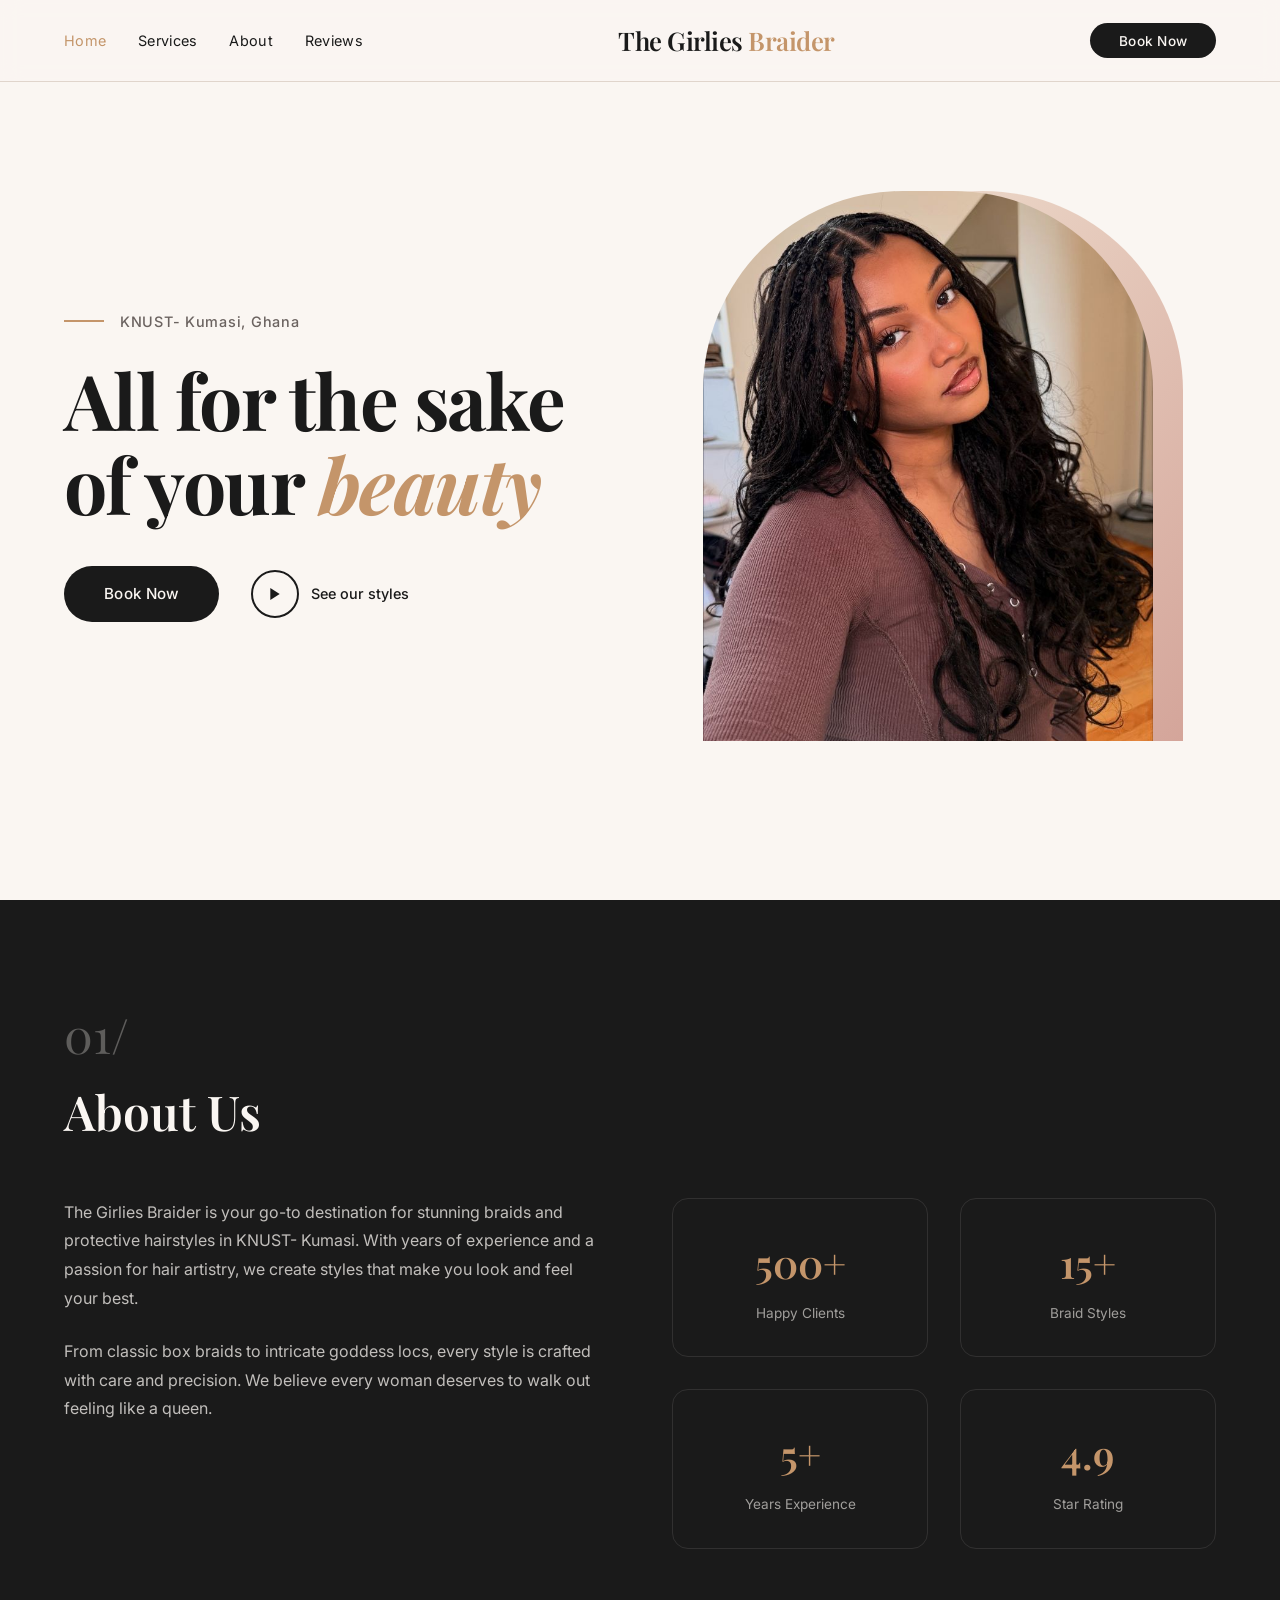
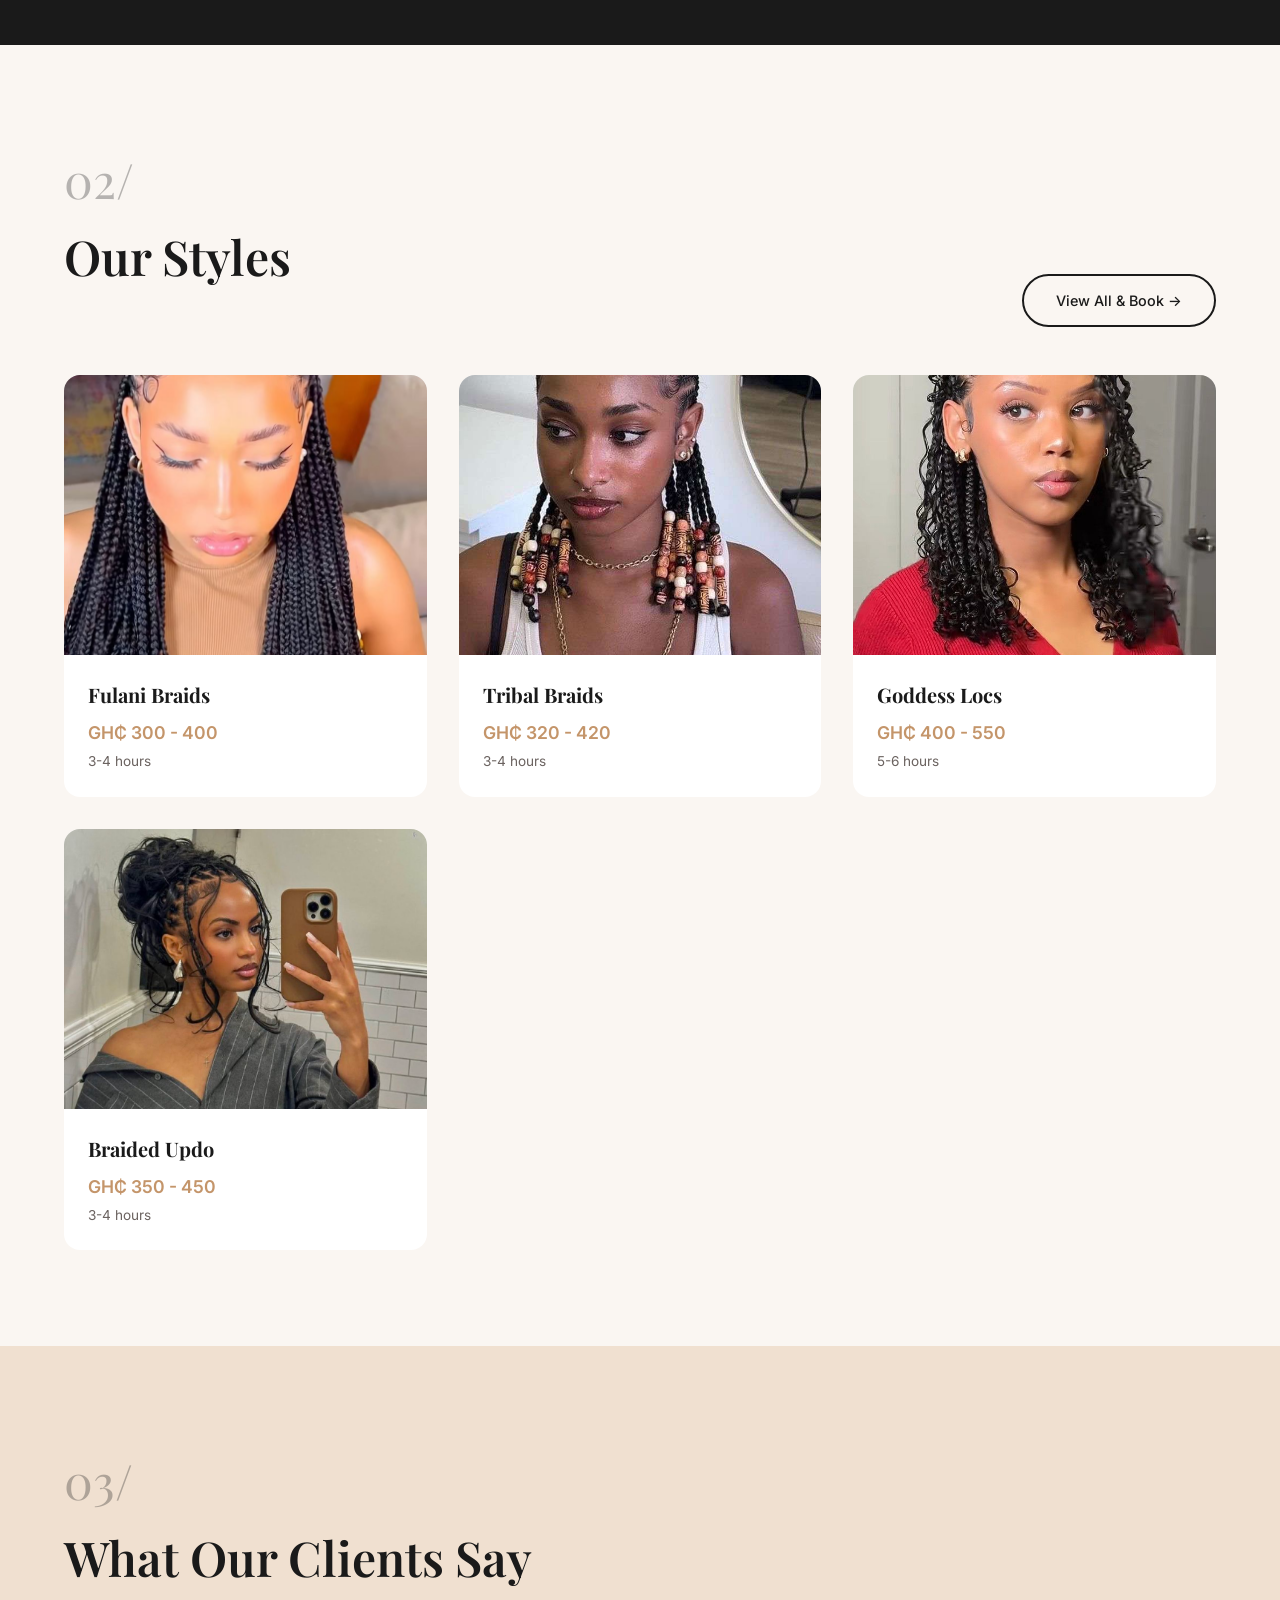
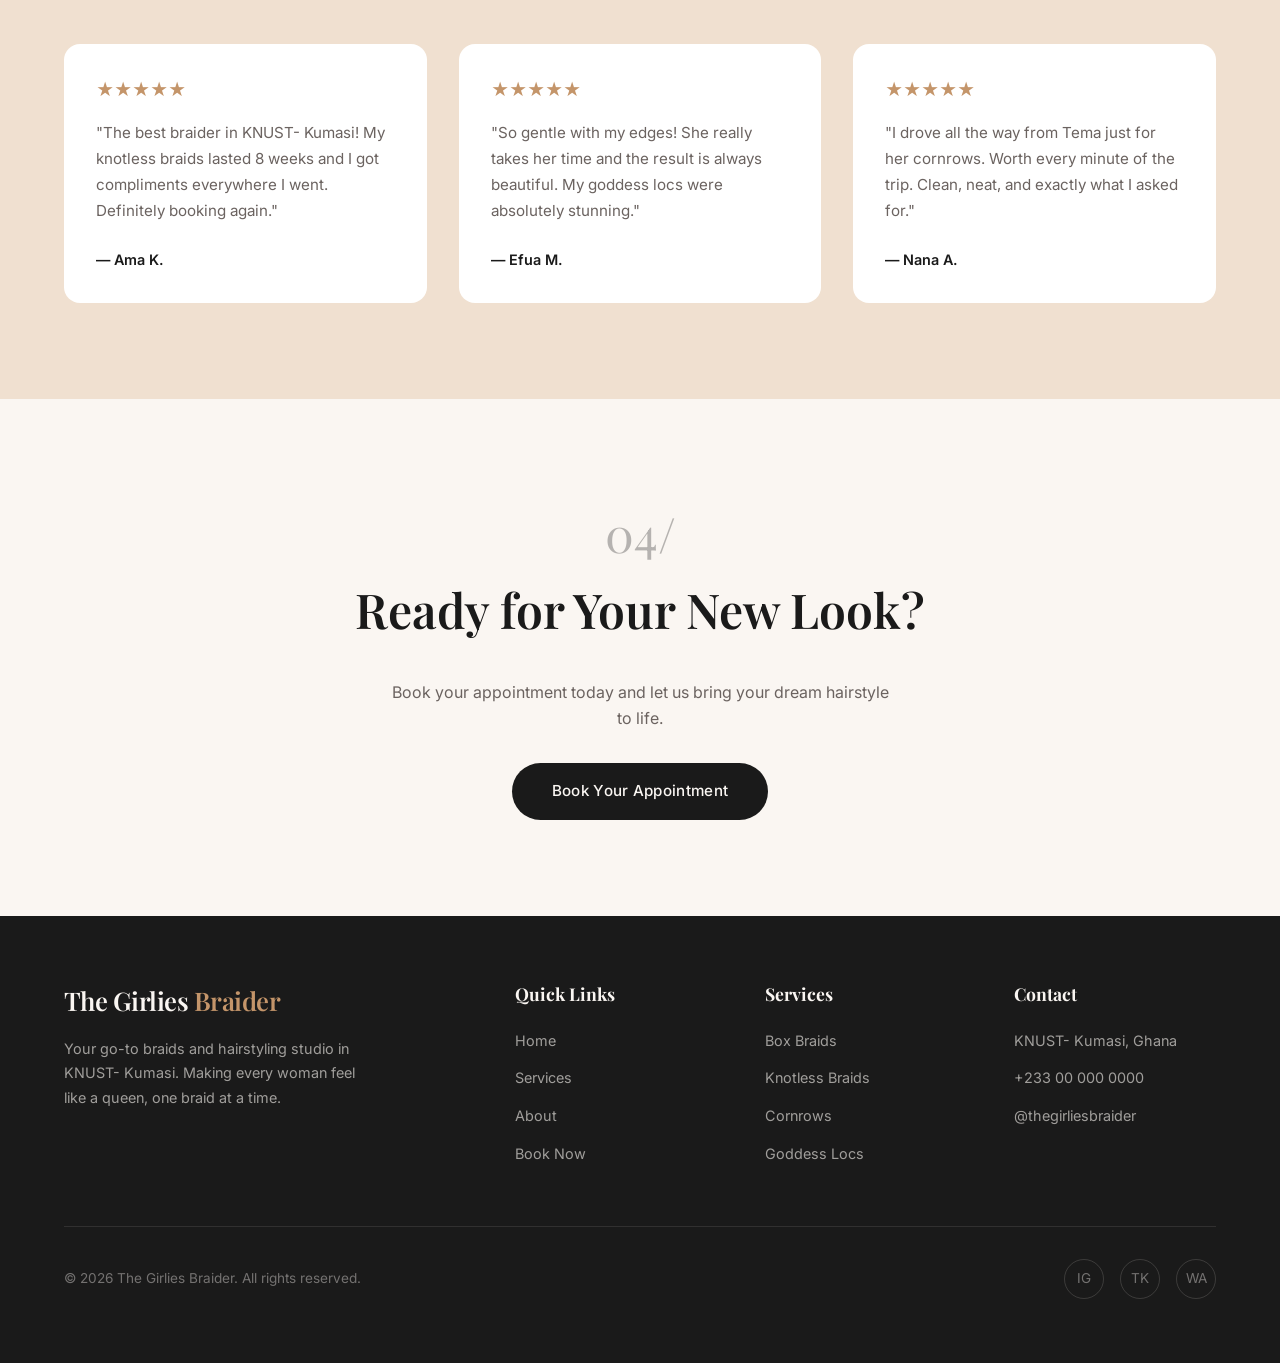
==== index.html @ 3447a0ca "feat: update hairstyle pricing to ranges and add pricing information component to booking page" ====
<!DOCTYPE html>
<html lang="en">
<head>
  <meta charset="UTF-8">
  <meta name="viewport" content="width=device-width, initial-scale=1.0">
  <title>The Girlies Braider | Braids & Hairstyling</title>
  <link rel="stylesheet" href="styles.css">
</head>
<body>

  <!-- Navigation -->
  <nav class="navbar">
    <ul class="nav-links" id="navLinks">
      <li><a href="index.html" class="active">Home</a></li>
      <li><a href="#services">Services</a></li>
      <li><a href="#about">About</a></li>
      <li><a href="#testimonials">Reviews</a></li>
    </ul>

    <a href="index.html" class="nav-logo">The Girlies <span>Braider</span></a>

    <div class="nav-cta">
      <a href="booking.html" class="btn-book">Book Now</a>
    </div>

    <button class="mobile-menu-btn" onclick="toggleMenu()" aria-label="Toggle menu">
      <span></span>
      <span></span>
      <span></span>
    </button>
  </nav>

  <!-- Hero Section -->
  <section class="hero">
    <div class="hero-content">
      <div class="hero-location fade-in-up">KNUST- Kumasi, Ghana</div>
      <h1 class="hero-title fade-in-up fade-in-up-delay-1">
        All for the sake of your <span class="accent">beauty</span>
      </h1>
      <div class="hero-actions fade-in-up fade-in-up-delay-2">
        <a href="booking.html" class="btn-primary">Book Now</a>
        <a href="#services" class="btn-secondary">
          <span class="play-icon">
            <svg width="16" height="16" viewBox="0 0 24 24" fill="currentColor"><polygon points="5,3 19,12 5,21"/></svg>
          </span>
          See our styles
        </a>
      </div>
    </div>

    <div class="hero-image fade-in-up fade-in-up-delay-3">
      <div class="hero-image-wrapper">
        <div class="hero-arch"></div>
        <img src="public/main.jpg" alt="Beautiful braided hairstyle" class="hero-photo">
      </div>
    </div>
  </section>

  <!-- About Section -->
  <section class="about" id="about">
    <div>
      <span class="section-number">01/</span>
      <h2 class="section-title">About Us</h2>
    </div>
    <div class="about-grid">
      <div class="about-text">
        <p>
          The Girlies Braider is your go-to destination for stunning braids and
          protective hairstyles in KNUST- Kumasi. With years of experience and a passion
          for hair artistry, we create styles that make you look and feel your best.
        </p>
        <p>
          From classic box braids to intricate goddess locs, every style is crafted with
          care and precision. We believe every woman deserves to walk out feeling like a queen.
        </p>
      </div>
      <div class="about-stats">
        <div class="stat-item">
          <div class="stat-number">500+</div>
          <div class="stat-label">Happy Clients</div>
        </div>
        <div class="stat-item">
          <div class="stat-number">15+</div>
          <div class="stat-label">Braid Styles</div>
        </div>
        <div class="stat-item">
          <div class="stat-number">5+</div>
          <div class="stat-label">Years Experience</div>
        </div>
        <div class="stat-item">
          <div class="stat-number">4.9</div>
          <div class="stat-label">Star Rating</div>
        </div>
      </div>
    </div>
  </section>

  <!-- Services Preview -->
  <section class="services-preview" id="services">
    <div class="services-header">
      <div>
        <span class="section-number">02/</span>
        <h2 class="section-title">Our Styles</h2>
      </div>
      <a href="booking.html" class="btn-outline">View All & Book →</a>
    </div>
    <div class="services-grid">
      <div class="service-card" onclick="location.href='booking.html'">
        <div class="service-card-image">
          <img src="public/b1.jpg" alt="Fulani Braids" class="service-card-img">
        </div>
        <div class="service-card-body">
          <h3>Fulani Braids</h3>
          <div class="price">GH₵ 300 - 400</div>
          <div class="duration">3-4 hours</div>
        </div>
      </div>
      <div class="service-card" onclick="location.href='booking.html'">
        <div class="service-card-image">
          <img src="public/b2.jpg" alt="Tribal Braids" class="service-card-img">
        </div>
        <div class="service-card-body">
          <h3>Tribal Braids</h3>
          <div class="price">GH₵ 320 - 420</div>
          <div class="duration">3-4 hours</div>
        </div>
      </div>
      <div class="service-card" onclick="location.href='booking.html'">
        <div class="service-card-image">
          <img src="public/b3.jpg" alt="Goddess Locs" class="service-card-img">
        </div>
        <div class="service-card-body">
          <h3>Goddess Locs</h3>
          <div class="price">GH₵ 400 - 550</div>
          <div class="duration">5-6 hours</div>
        </div>
      </div>
      <div class="service-card" onclick="location.href='booking.html'">
        <div class="service-card-image">
          <img src="public/b4.jpg" alt="Braided Updo" class="service-card-img">
        </div>
        <div class="service-card-body">
          <h3>Braided Updo</h3>
          <div class="price">GH₵ 350 - 450</div>
          <div class="duration">3-4 hours</div>
        </div>
      </div>
    </div>
  </section>

  <!-- Testimonials -->
  <section class="testimonials" id="testimonials">
    <span class="section-number">03/</span>
    <h2 class="section-title">What Our Clients Say</h2>
    <div class="testimonials-grid">
      <div class="testimonial-card">
        <div class="testimonial-stars">★★★★★</div>
        <p class="testimonial-text">
          "The best braider in KNUST- Kumasi! My knotless braids lasted 8 weeks and I got
          compliments everywhere I went. Definitely booking again."
        </p>
        <div class="testimonial-author">— Ama K.</div>
      </div>
      <div class="testimonial-card">
        <div class="testimonial-stars">★★★★★</div>
        <p class="testimonial-text">
          "So gentle with my edges! She really takes her time and the result is
          always beautiful. My goddess locs were absolutely stunning."
        </p>
        <div class="testimonial-author">— Efua M.</div>
      </div>
      <div class="testimonial-card">
        <div class="testimonial-stars">★★★★★</div>
        <p class="testimonial-text">
          "I drove all the way from Tema just for her cornrows. Worth every
          minute of the trip. Clean, neat, and exactly what I asked for."
        </p>
        <div class="testimonial-author">— Nana A.</div>
      </div>
    </div>
  </section>

  <!-- CTA Section -->
  <section class="cta-section">
    <span class="section-number">04/</span>
    <h2 class="section-title">Ready for Your New Look?</h2>
    <p>Book your appointment today and let us bring your dream hairstyle to life.</p>
    <a href="booking.html" class="btn-primary">Book Your Appointment</a>
  </section>

  <!-- Footer -->
  <footer class="footer">
    <div class="footer-grid">
      <div class="footer-brand">
        <div class="nav-logo">The Girlies <span>Braider</span></div>
        <p>Your go-to braids and hairstyling studio in KNUST- Kumasi. Making every woman feel like a queen, one braid at a time.</p>
      </div>
      <div class="footer-col">
        <h4>Quick Links</h4>
        <ul>
          <li><a href="index.html">Home</a></li>
          <li><a href="#services">Services</a></li>
          <li><a href="#about">About</a></li>
          <li><a href="booking.html">Book Now</a></li>
        </ul>
      </div>
      <div class="footer-col">
        <h4>Services</h4>
        <ul>
          <li><a href="booking.html">Box Braids</a></li>
          <li><a href="booking.html">Knotless Braids</a></li>
          <li><a href="booking.html">Cornrows</a></li>
          <li><a href="booking.html">Goddess Locs</a></li>
        </ul>
      </div>
      <div class="footer-col">
        <h4>Contact</h4>
        <ul>
          <li><a href="#">KNUST- Kumasi, Ghana</a></li>
          <li><a href="tel:+233000000000">+233 00 000 0000</a></li>
          <li><a href="#">@thegirliesbraider</a></li>
        </ul>
      </div>
    </div>
    <div class="footer-bottom">
      <span>&copy; 2026 The Girlies Braider. All rights reserved.</span>
      <div class="social-links">
        <a href="#" aria-label="Instagram">IG</a>
        <a href="#" aria-label="TikTok">TK</a>
        <a href="#" aria-label="WhatsApp">WA</a>
      </div>
    </div>
  </footer>

  <script src="public/js/main.js"></script>
</body>
</html>
---- styles.css ----
@import url('https://fonts.googleapis.com/css2?family=Playfair+Display:ital,wght@0,400;0,500;0,600;0,700;1,400;1,500&family=Inter:wght@300;400;500;600&display=swap');

*,
*::before,
*::after {
  margin: 0;
  padding: 0;
  box-sizing: border-box;
}

:root {
  --color-bg: #faf6f2;
  --color-bg-warm: #f0e0d0;
  --color-bg-dark: #1a1a1a;
  --color-text: #1a1a1a;
  --color-text-light: #6b6360;
  --color-text-white: #faf6f2;
  --color-accent: #c4956a;
  --color-accent-dark: #a87a52;
  --color-rose: #d4a59a;
  --color-border: #e0d5cc;
  --font-serif: 'Playfair Display', Georgia, serif;
  --font-sans: 'Inter', -apple-system, sans-serif;
}

html {
  scroll-behavior: smooth;
}

body {
  font-family: var(--font-sans);
  background-color: var(--color-bg);
  color: var(--color-text);
  line-height: 1.6;
  -webkit-font-smoothing: antialiased;
  overflow-x: hidden;
}

a {
  text-decoration: none;
  color: inherit;
}

img {
  max-width: 100%;
  display: block;
}

/* ===== NAVIGATION ===== */
.navbar {
  display: flex;
  align-items: center;
  justify-content: space-between;
  padding: 1.25rem 4rem;
  position: fixed;
  top: 0;
  left: 0;
  right: 0;
  z-index: 100;
  background: rgba(250, 246, 242, 0.9);
  backdrop-filter: blur(10px);
  border-bottom: 1px solid var(--color-border);
}

.nav-links {
  display: flex;
  gap: 2rem;
  list-style: none;
}

.nav-links a {
  font-size: 0.9rem;
  font-weight: 400;
  letter-spacing: 0.02em;
  transition: color 0.3s;
}

.nav-links a:hover,
.nav-links a.active {
  color: var(--color-accent);
}

.nav-logo {
  font-family: var(--font-serif);
  font-size: 1.6rem;
  font-weight: 600;
  letter-spacing: -0.02em;
}

.nav-logo span {
  color: var(--color-accent);
}

.nav-cta .btn-book {
  padding: 0.6rem 1.8rem;
  border-radius: 50px;
  background: var(--color-bg-dark);
  color: var(--color-text-white);
  font-size: 0.85rem;
  font-weight: 500;
  letter-spacing: 0.02em;
  transition: background 0.3s, transform 0.2s;
  border: none;
  cursor: pointer;
}

.nav-cta .btn-book:hover {
  background: var(--color-accent-dark);
  transform: translateY(-1px);
}

.mobile-menu-btn {
  display: none;
  background: none;
  border: none;
  cursor: pointer;
  padding: 0.5rem;
}

.mobile-menu-btn span {
  display: block;
  width: 24px;
  height: 2px;
  background: var(--color-text);
  margin: 5px 0;
  transition: all 0.3s;
}

/* ===== HERO SECTION ===== */
.hero {
  min-height: 100vh;
  display: flex;
  align-items: center;
  padding: 6rem 4rem 4rem;
  position: relative;
  overflow: hidden;
}

.hero-content {
  flex: 1;
  max-width: 600px;
  z-index: 2;
}

.hero-location {
  display: flex;
  align-items: center;
  gap: 1rem;
  margin-bottom: 1.5rem;
  font-size: 0.9rem;
  font-weight: 500;
  color: var(--color-text-light);
  letter-spacing: 0.05em;
}

.hero-location::before {
  content: '';
  width: 40px;
  height: 2px;
  background: var(--color-accent);
}

.hero-title {
  font-family: var(--font-serif);
  font-size: clamp(3rem, 6vw, 5rem);
  font-weight: 700;
  line-height: 1.1;
  margin-bottom: 2rem;
  letter-spacing: -0.02em;
}

.hero-title .accent {
  color: var(--color-accent);
  font-style: italic;
}

.hero-actions {
  display: flex;
  align-items: center;
  gap: 2rem;
  margin-top: 2.5rem;
}

.btn-primary {
  display: inline-flex;
  align-items: center;
  gap: 0.5rem;
  padding: 1rem 2.5rem;
  background: var(--color-bg-dark);
  color: var(--color-text-white);
  font-size: 0.95rem;
  font-weight: 500;
  border-radius: 50px;
  border: none;
  cursor: pointer;
  transition: all 0.3s ease;
  letter-spacing: 0.02em;
}

.btn-primary:hover {
  background: var(--color-accent-dark);
  transform: translateY(-2px);
  box-shadow: 0 8px 30px rgba(196, 149, 106, 0.3);
}

.btn-secondary {
  display: inline-flex;
  align-items: center;
  gap: 0.75rem;
  font-size: 0.9rem;
  font-weight: 500;
  color: var(--color-text);
  cursor: pointer;
  background: none;
  border: none;
  transition: color 0.3s;
}

.btn-secondary:hover {
  color: var(--color-accent);
}

.play-icon {
  width: 48px;
  height: 48px;
  border-radius: 50%;
  border: 2px solid var(--color-text);
  display: flex;
  align-items: center;
  justify-content: center;
  transition: all 0.3s;
}

.btn-secondary:hover .play-icon {
  border-color: var(--color-accent);
}

.hero-image {
  flex: 1;
  display: flex;
  justify-content: center;
  align-items: center;
  position: relative;
}

.hero-image-wrapper {
  position: relative;
  width: 450px;
  height: 550px;
}

.hero-arch {
  position: absolute;
  top: 0;
  right: -30px;
  width: 400px;
  height: 550px;
  background: linear-gradient(135deg, var(--color-bg-warm) 0%, var(--color-rose) 100%);
  border-radius: 200px 200px 0 0;
  z-index: 0;
}

.hero-photo {
  position: relative;
  z-index: 1;
  width: 100%;
  height: 100%;
  object-fit: cover;
  border-radius: 200px 200px 0 0;
}

.hero-photo-placeholder {
  position: relative;
  z-index: 1;
  width: 100%;
  height: 100%;
  background: linear-gradient(180deg, var(--color-rose) 0%, var(--color-accent) 100%);
  border-radius: 200px 200px 0 0;
  display: flex;
  align-items: center;
  justify-content: center;
  overflow: hidden;
}

.hero-photo-placeholder svg {
  width: 200px;
  height: 200px;
  opacity: 0.3;
}

/* ===== ABOUT SECTION ===== */
.about {
  padding: 6rem 4rem;
  background: var(--color-bg-dark);
  color: var(--color-text-white);
}

.section-number {
  font-family: var(--font-serif);
  font-size: 3rem;
  font-weight: 300;
  opacity: 0.3;
  margin-bottom: 0.5rem;
}

.section-title {
  font-family: var(--font-serif);
  font-size: clamp(2rem, 4vw, 3rem);
  font-weight: 600;
  margin-bottom: 2rem;
}

.about-grid {
  display: grid;
  grid-template-columns: 1fr 1fr;
  gap: 4rem;
  margin-top: 3rem;
}

.about-text p {
  font-size: 1rem;
  line-height: 1.8;
  color: rgba(250, 246, 242, 0.75);
  margin-bottom: 1.5rem;
}

.about-stats {
  display: grid;
  grid-template-columns: 1fr 1fr;
  gap: 2rem;
}

.stat-item {
  text-align: center;
  padding: 2rem;
  border: 1px solid rgba(250, 246, 242, 0.1);
  border-radius: 16px;
}

.stat-number {
  font-family: var(--font-serif);
  font-size: 2.5rem;
  font-weight: 600;
  color: var(--color-accent);
}

.stat-label {
  font-size: 0.85rem;
  color: rgba(250, 246, 242, 0.6);
  margin-top: 0.5rem;
}

/* ===== SERVICES PREVIEW ===== */
.services-preview {
  padding: 6rem 4rem;
}

.services-header {
  display: flex;
  justify-content: space-between;
  align-items: flex-end;
  margin-bottom: 3rem;
}

.services-grid {
  display: grid;
  grid-template-columns: repeat(auto-fill, minmax(280px, 1fr));
  gap: 2rem;
}

.service-card {
  border-radius: 16px;
  overflow: hidden;
  background: white;
  transition: transform 0.3s, box-shadow 0.3s;
  cursor: pointer;
}

.service-card:hover {
  transform: translateY(-4px);
  box-shadow: 0 12px 40px rgba(0, 0, 0, 0.08);
}

.service-card-image {
  height: 280px;
  background: linear-gradient(135deg, var(--color-bg-warm), var(--color-rose));
  display: flex;
  align-items: center;
  justify-content: center;
  position: relative;
  overflow: hidden;
}

.service-card-img {
  width: 100%;
  height: 100%;
  object-fit: cover;
  transition: transform 0.4s ease;
}

.service-card:hover .service-card-img {
  transform: scale(1.05);
}

.service-card-image .style-icon {
  font-size: 4rem;
  opacity: 0.5;
}

.service-card-body {
  padding: 1.5rem;
}

.service-card-body h3 {
  font-family: var(--font-serif);
  font-size: 1.25rem;
  margin-bottom: 0.5rem;
}

.service-card-body .price {
  font-size: 1.1rem;
  font-weight: 600;
  color: var(--color-accent);
}

.service-card-body .duration {
  font-size: 0.85rem;
  color: var(--color-text-light);
  margin-top: 0.25rem;
}

.btn-outline {
  display: inline-flex;
  align-items: center;
  gap: 0.5rem;
  padding: 0.8rem 2rem;
  border: 2px solid var(--color-bg-dark);
  color: var(--color-bg-dark);
  border-radius: 50px;
  font-size: 0.9rem;
  font-weight: 500;
  transition: all 0.3s;
  background: none;
  cursor: pointer;
}

.btn-outline:hover {
  background: var(--color-bg-dark);
  color: var(--color-text-white);
}

/* ===== TESTIMONIALS ===== */
.testimonials {
  padding: 6rem 4rem;
  background: var(--color-bg-warm);
}

.testimonials-grid {
  display: grid;
  grid-template-columns: repeat(auto-fill, minmax(300px, 1fr));
  gap: 2rem;
  margin-top: 3rem;
}

.testimonial-card {
  background: white;
  padding: 2rem;
  border-radius: 16px;
}

.testimonial-stars {
  color: var(--color-accent);
  font-size: 1.1rem;
  margin-bottom: 1rem;
}

.testimonial-text {
  font-size: 0.95rem;
  line-height: 1.7;
  color: var(--color-text-light);
  margin-bottom: 1.5rem;
}

.testimonial-author {
  font-weight: 600;
  font-size: 0.9rem;
}

/* ===== CTA SECTION ===== */
.cta-section {
  padding: 6rem 4rem;
  text-align: center;
}

.cta-section .section-title {
  max-width: 600px;
  margin: 0 auto 2rem;
}

.cta-section p {
  color: var(--color-text-light);
  max-width: 500px;
  margin: 0 auto 2rem;
}

/* ===== FOOTER ===== */
.footer {
  background: var(--color-bg-dark);
  color: var(--color-text-white);
  padding: 4rem;
}

.footer-grid {
  display: grid;
  grid-template-columns: 2fr 1fr 1fr 1fr;
  gap: 3rem;
}

.footer-brand .nav-logo {
  margin-bottom: 1rem;
}

.footer-brand p {
  font-size: 0.9rem;
  color: rgba(250, 246, 242, 0.6);
  line-height: 1.7;
  max-width: 300px;
}

.footer-col h4 {
  font-family: var(--font-serif);
  font-size: 1.1rem;
  margin-bottom: 1.25rem;
}

.footer-col ul {
  list-style: none;
}

.footer-col ul li {
  margin-bottom: 0.75rem;
}

.footer-col ul a {
  font-size: 0.9rem;
  color: rgba(250, 246, 242, 0.6);
  transition: color 0.3s;
}

.footer-col ul a:hover {
  color: var(--color-accent);
}

.footer-bottom {
  margin-top: 3rem;
  padding-top: 2rem;
  border-top: 1px solid rgba(250, 246, 242, 0.1);
  display: flex;
  justify-content: space-between;
  align-items: center;
  font-size: 0.85rem;
  color: rgba(250, 246, 242, 0.4);
}

.social-links {
  display: flex;
  gap: 1rem;
}

.social-links a {
  width: 40px;
  height: 40px;
  border-radius: 50%;
  border: 1px solid rgba(250, 246, 242, 0.15);
  display: flex;
  align-items: center;
  justify-content: center;
  transition: all 0.3s;
  font-size: 0.85rem;
}

.social-links a:hover {
  border-color: var(--color-accent);
  background: var(--color-accent);
}

/* ===== BOOKING PAGE ===== */
.page-header {
  padding: 8rem 4rem 3rem;
  text-align: center;
  background: linear-gradient(180deg, var(--color-bg-warm) 0%, var(--color-bg) 100%);
}

.page-header .section-title {
  margin-bottom: 0.75rem;
}

.page-header p {
  color: var(--color-text-light);
  max-width: 500px;
  margin: 0 auto;
}

.booking-section {
  padding: 3rem 4rem 6rem;
}

.booking-steps {
  display: flex;
  justify-content: center;
  gap: 0;
  margin-bottom: 3rem;
}

.step {
  display: flex;
  align-items: center;
  gap: 0.75rem;
  padding: 0.75rem 1.5rem;
  font-size: 0.9rem;
  color: var(--color-text-light);
  position: relative;
}

.step.active {
  color: var(--color-text);
  font-weight: 600;
}

.step.completed {
  color: var(--color-accent);
}

.step-number {
  width: 32px;
  height: 32px;
  border-radius: 50%;
  border: 2px solid var(--color-border);
  display: flex;
  align-items: center;
  justify-content: center;
  font-size: 0.8rem;
  font-weight: 600;
}

.step.active .step-number {
  background: var(--color-bg-dark);
  color: white;
  border-color: var(--color-bg-dark);
}

.step.completed .step-number {
  background: var(--color-accent);
  color: white;
  border-color: var(--color-accent);
}

.step-connector {
  width: 40px;
  height: 2px;
  background: var(--color-border);
  margin: 0 0.5rem;
  align-self: center;
}

.step-connector.completed {
  background: var(--color-accent);
}

/* Style Selection */
.pricing-info {
  background: var(--color-bg-warm);
  border: 1px solid var(--color-border);
  border-left: 4px solid var(--color-accent);
  border-radius: 12px;
  padding: 1.25rem 1.5rem;
  margin-bottom: 2rem;
  font-size: 0.95rem;
  color: var(--color-text);
}
.pricing-info p {
  margin-bottom: 0.5rem;
}
.pricing-info p:last-child {
  margin-bottom: 0;
}

.styles-grid {
  display: grid;
  grid-template-columns: repeat(auto-fill, minmax(260px, 1fr));
  gap: 1.5rem;
  margin-bottom: 3rem;
}

.style-card {
  border: 2px solid var(--color-border);
  border-radius: 16px;
  overflow: hidden;
  cursor: pointer;
  transition: all 0.3s;
  background: white;
}

.style-card:hover {
  border-color: var(--color-accent);
  transform: translateY(-2px);
  box-shadow: 0 8px 30px rgba(0, 0, 0, 0.06);
}

.style-card.selected {
  border-color: var(--color-accent);
  box-shadow: 0 0 0 3px rgba(196, 149, 106, 0.2);
}

.style-card-image {
  height: 200px;
  background: linear-gradient(135deg, var(--color-bg-warm), var(--color-rose));
  display: flex;
  align-items: center;
  justify-content: center;
  position: relative;
}

.style-card-img {
  width: 100%;
  height: 100%;
  object-fit: cover;
  transition: transform 0.4s ease;
}

.style-card:hover .style-card-img {
  transform: scale(1.05);
}

.style-card-image .style-emoji {
  font-size: 3.5rem;
}

.style-card.selected .style-card-image::after {
  content: '✓';
  position: absolute;
  top: 12px;
  right: 12px;
  width: 28px;
  height: 28px;
  background: var(--color-accent);
  color: white;
  border-radius: 50%;
  display: flex;
  align-items: center;
  justify-content: center;
  font-size: 0.85rem;
  font-weight: 700;
}

.style-card-body {
  padding: 1.25rem;
}

.style-card-body h3 {
  font-family: var(--font-serif);
  font-size: 1.1rem;
  margin-bottom: 0.25rem;
}

.style-card-body .style-price {
  font-size: 1.1rem;
  font-weight: 600;
  color: var(--color-accent);
}

.style-card-body .style-duration {
  font-size: 0.8rem;
  color: var(--color-text-light);
  margin-top: 0.25rem;
}

.style-card-body .style-desc {
  font-size: 0.85rem;
  color: var(--color-text-light);
  margin-top: 0.5rem;
  line-height: 1.5;
}

.btn-card-continue {
  display: block;
  width: 100%;
  margin-top: 1rem;
  padding: 0.7rem 1.5rem;
  background: var(--color-bg-dark);
  color: white;
  border: none;
  border-radius: 50px;
  font-family: var(--font-sans);
  font-size: 0.85rem;
  font-weight: 500;
  cursor: pointer;
  transition: background 0.3s, transform 0.2s;
  animation: fadeInUp 0.3s ease-out;
}

.btn-card-continue:hover {
  background: var(--color-accent-dark);
  transform: translateY(-1px);
}

/* Date & Details */
.booking-form {
  max-width: 600px;
  margin: 0 auto;
}

.form-group {
  margin-bottom: 1.5rem;
}

.form-group label {
  display: block;
  font-weight: 600;
  font-size: 0.9rem;
  margin-bottom: 0.5rem;
}

.form-group input,
.form-group select,
.form-group textarea {
  width: 100%;
  padding: 0.9rem 1.25rem;
  border: 2px solid var(--color-border);
  border-radius: 12px;
  font-family: var(--font-sans);
  font-size: 0.95rem;
  background: white;
  transition: border-color 0.3s;
  color: var(--color-text);
}

.cal-embed-container {
  max-width: 1100px;
  margin: 0 auto;
  min-height: 500px;
  width: 100%;
  overflow: hidden;
  touch-action: manipulation;
}

.cal-embed-container * {
  touch-action: manipulation;
}

/* Desktop: show inline, hide popup button */
.cal-desktop-only {
  display: block;
}

.cal-mobile-only {
  display: none;
}

#my-cal-inline {
  width: 100%;
  overflow: auto;
  -webkit-overflow-scrolling: touch;
  touch-action: manipulation;
}

#my-cal-inline iframe {
  width: 100% !important;
  max-width: 100% !important;
  touch-action: manipulation;
}

.phone-error {
  display: none;
  color: #d32f2f;
  font-size: 0.8rem;
  margin-top: 0.35rem;
}

.form-group input:focus,
.form-group select:focus,
.form-group textarea:focus {
  outline: none;
  border-color: var(--color-accent);
}

.form-group textarea {
  resize: vertical;
  min-height: 100px;
}

.date-grid {
  display: grid;
  grid-template-columns: repeat(auto-fill, minmax(130px, 1fr));
  gap: 0.75rem;
}

.date-slot {
  padding: 0.75rem 1rem;
  border: 2px solid var(--color-border);
  border-radius: 12px;
  text-align: center;
  cursor: pointer;
  transition: all 0.3s;
  background: white;
}

.date-slot:hover {
  border-color: var(--color-accent);
}

.date-slot.selected {
  background: var(--color-bg-dark);
  color: white;
  border-color: var(--color-bg-dark);
}

.date-slot .date-day {
  font-weight: 600;
  font-size: 0.95rem;
}

.date-slot .date-date {
  font-size: 0.8rem;
  opacity: 0.7;
  margin-top: 0.15rem;
}

.time-grid {
  display: grid;
  grid-template-columns: repeat(auto-fill, minmax(100px, 1fr));
  gap: 0.75rem;
}

.time-slot {
  padding: 0.65rem 1rem;
  border: 2px solid var(--color-border);
  border-radius: 12px;
  text-align: center;
  cursor: pointer;
  transition: all 0.3s;
  font-size: 0.9rem;
  background: white;
}

.time-slot:hover {
  border-color: var(--color-accent);
}

.time-slot.selected {
  background: var(--color-bg-dark);
  color: white;
  border-color: var(--color-bg-dark);
}

.booking-summary {
  background: white;
  border: 2px solid var(--color-border);
  border-radius: 16px;
  padding: 2rem;
  margin-top: 2rem;
}

.booking-summary h3 {
  font-family: var(--font-serif);
  font-size: 1.25rem;
  margin-bottom: 1.5rem;
}

.summary-row {
  display: flex;
  justify-content: space-between;
  padding: 0.75rem 0;
  border-bottom: 1px solid var(--color-border);
  font-size: 0.9rem;
}

.summary-row:last-child {
  border-bottom: none;
  font-weight: 600;
  font-size: 1.05rem;
  padding-top: 1rem;
}

.summary-row .label {
  color: var(--color-text-light);
}

.booking-nav {
  display: flex;
  justify-content: space-between;
  align-items: center;
  margin-top: 2.5rem;
  padding-top: 2rem;
  border-top: 1px solid var(--color-border);
}

.btn-back {
  display: inline-flex;
  align-items: center;
  gap: 0.5rem;
  padding: 0.8rem 2rem;
  background: none;
  border: 2px solid var(--color-border);
  border-radius: 50px;
  font-size: 0.9rem;
  font-weight: 500;
  cursor: pointer;
  transition: all 0.3s;
  color: var(--color-text);
  font-family: var(--font-sans);
}

.btn-back:hover {
  border-color: var(--color-bg-dark);
}

.btn-next {
  display: inline-flex;
  align-items: center;
  gap: 0.5rem;
  padding: 0.9rem 2.5rem;
  background: var(--color-bg-dark);
  color: white;
  border: none;
  border-radius: 50px;
  font-size: 0.9rem;
  font-weight: 500;
  cursor: pointer;
  transition: all 0.3s;
  font-family: var(--font-sans);
}

.btn-next:hover {
  background: var(--color-accent-dark);
  transform: translateY(-1px);
}

.btn-next:disabled {
  opacity: 0.4;
  cursor: not-allowed;
  transform: none;
}

/* Step panels */
.step-panel {
  display: none;
}

.step-panel.active {
  display: block;
}

/* ===== CONFIRMATION PAGE ===== */
.confirmation {
  min-height: 100vh;
  display: flex;
  align-items: center;
  justify-content: center;
  padding: 6rem 2rem;
  background: linear-gradient(180deg, var(--color-bg-warm) 0%, var(--color-bg) 100%);
}

.confirmation-card {
  background: white;
  border-radius: 24px;
  padding: 3rem;
  max-width: 520px;
  width: 100%;
  text-align: center;
  box-shadow: 0 20px 60px rgba(0, 0, 0, 0.06);
}

.confirmation-icon {
  width: 72px;
  height: 72px;
  background: linear-gradient(135deg, var(--color-accent), var(--color-rose));
  border-radius: 50%;
  display: flex;
  align-items: center;
  justify-content: center;
  margin: 0 auto 1.5rem;
  font-size: 2rem;
}

.confirmation-card h1 {
  font-family: var(--font-serif);
  font-size: 1.75rem;
  margin-bottom: 0.75rem;
}

.confirmation-card > p {
  color: var(--color-text-light);
  margin-bottom: 2rem;
  font-size: 0.95rem;
}

.payment-box {
  background: var(--color-bg);
  border-radius: 16px;
  padding: 2rem;
  margin-bottom: 2rem;
  text-align: left;
}

.payment-box h3 {
  font-family: var(--font-serif);
  font-size: 1.1rem;
  margin-bottom: 1rem;
  text-align: center;
}

.payment-detail {
  display: flex;
  justify-content: space-between;
  padding: 0.6rem 0;
  font-size: 0.9rem;
}

.payment-detail .label {
  color: var(--color-text-light);
}

.payment-detail .value {
  font-weight: 600;
}

.payment-detail.highlight {
  margin-top: 0.5rem;
  padding-top: 1rem;
  border-top: 2px solid var(--color-border);
}

.payment-detail.highlight .value {
  color: var(--color-accent);
  font-size: 1.1rem;
}

.payment-warning {
  display: flex;
  align-items: flex-start;
  gap: 0.75rem;
  background: #fff8e1;
  border: 1px solid #ffe082;
  border-radius: 12px;
  padding: 1rem 1.25rem;
  margin-bottom: 2rem;
  text-align: left;
  font-size: 0.85rem;
  line-height: 1.5;
}

.payment-warning .warning-icon {
  font-size: 1.2rem;
  flex-shrink: 0;
  margin-top: 0.1rem;
}

.confirmation-details {
  border-top: 1px solid var(--color-border);
  padding-top: 1.5rem;
  margin-top: 0.5rem;
  text-align: left;
}

.confirmation-details h4 {
  font-size: 0.85rem;
  text-transform: uppercase;
  letter-spacing: 0.08em;
  color: var(--color-text-light);
  margin-bottom: 1rem;
}

.detail-row {
  display: flex;
  justify-content: space-between;
  padding: 0.5rem 0;
  font-size: 0.9rem;
}

.detail-row .label {
  color: var(--color-text-light);
}

/* ===== ANIMATIONS ===== */
@keyframes fadeInUp {
  from {
    opacity: 0;
    transform: translateY(20px);
  }
  to {
    opacity: 1;
    transform: translateY(0);
  }
}

.fade-in-up {
  animation: fadeInUp 0.6s ease-out forwards;
}

.fade-in-up-delay-1 { animation-delay: 0.1s; opacity: 0; }
.fade-in-up-delay-2 { animation-delay: 0.2s; opacity: 0; }
.fade-in-up-delay-3 { animation-delay: 0.3s; opacity: 0; }

/* ===== RESPONSIVE ===== */
@media (max-width: 1024px) {
  .hero {
    padding: 6rem 2rem 4rem;
  }

  .hero-image-wrapper {
    width: 350px;
    height: 450px;
  }

  .hero-arch {
    width: 320px;
    height: 450px;
  }
}

@media (max-width: 768px) {
  .navbar {
    padding: 1rem 1.5rem;
  }

  .nav-links {
    display: none;
  }

  .mobile-menu-btn {
    display: block;
  }

  .nav-cta {
    display: none;
  }

  .nav-links.open {
    display: flex;
    flex-direction: column;
    position: absolute;
    top: 100%;
    left: 0;
    right: 0;
    background: var(--color-bg);
    padding: 1.5rem;
    border-bottom: 1px solid var(--color-border);
    gap: 1rem;
  }

  .hero {
    flex-direction: column;
    text-align: center;
    padding: 7rem 1.5rem 3rem;
    min-height: auto;
  }

  .hero-location {
    justify-content: center;
  }

  .hero-actions {
    justify-content: center;
    flex-wrap: wrap;
  }

  .hero-image {
    margin-top: 3rem;
  }

  .hero-image-wrapper {
    width: 280px;
    height: 360px;
  }

  .hero-arch {
    width: 260px;
    height: 360px;
    right: -15px;
  }

  .about-grid {
    grid-template-columns: 1fr;
    gap: 2rem;
  }

  .about, .services-preview, .testimonials, .cta-section {
    padding: 4rem 1.5rem;
  }

  .services-header {
    flex-direction: column;
    align-items: flex-start;
    gap: 1rem;
  }

  .footer-grid {
    grid-template-columns: 1fr 1fr;
    gap: 2rem;
  }

  .footer {
    padding: 3rem 1.5rem;
  }

  .footer-bottom {
    flex-direction: column;
    gap: 1rem;
    text-align: center;
  }

  /* Booking page mobile */
  .page-header {
    padding: 6rem 1.5rem 2rem;
  }

  .booking-section {
    padding: 2rem 1rem 4rem;
  }

  .booking-steps {
    flex-wrap: wrap;
    gap: 0.5rem;
  }

  .step {
    padding: 0.5rem 0.75rem;
    font-size: 0.8rem;
    gap: 0.5rem;
  }

  .step-number {
    width: 28px;
    height: 28px;
    font-size: 0.75rem;
  }

  .step-connector {
    display: none;
  }

  .styles-grid {
    grid-template-columns: 1fr 1fr;
    gap: 1rem;
  }

  .style-card-body {
    padding: 1rem;
  }

  .style-card-body h3 {
    font-size: 1rem;
  }

  .style-card-body .style-desc {
    font-size: 0.8rem;
  }

  .cal-desktop-only {
    display: none;
  }

  .cal-mobile-only {
    display: block;
    padding: 2rem 0;
  }

  .booking-form {
    max-width: 100%;
  }

  .booking-nav {
    flex-direction: column;
    gap: 1rem;
  }

  .booking-nav .btn-back,
  .booking-nav .btn-next {
    width: 100%;
    justify-content: center;
  }

  /* Confirmation mobile */
  .confirmation-card {
    padding: 2rem 1.5rem;
  }

  .payment-box {
    padding: 1.5rem 1rem;
  }
}

@media (max-width: 480px) {
  .styles-grid {
    grid-template-columns: 1fr;
  }

  .booking-section {
    padding: 1.5rem 0.75rem 3rem;
  }
}
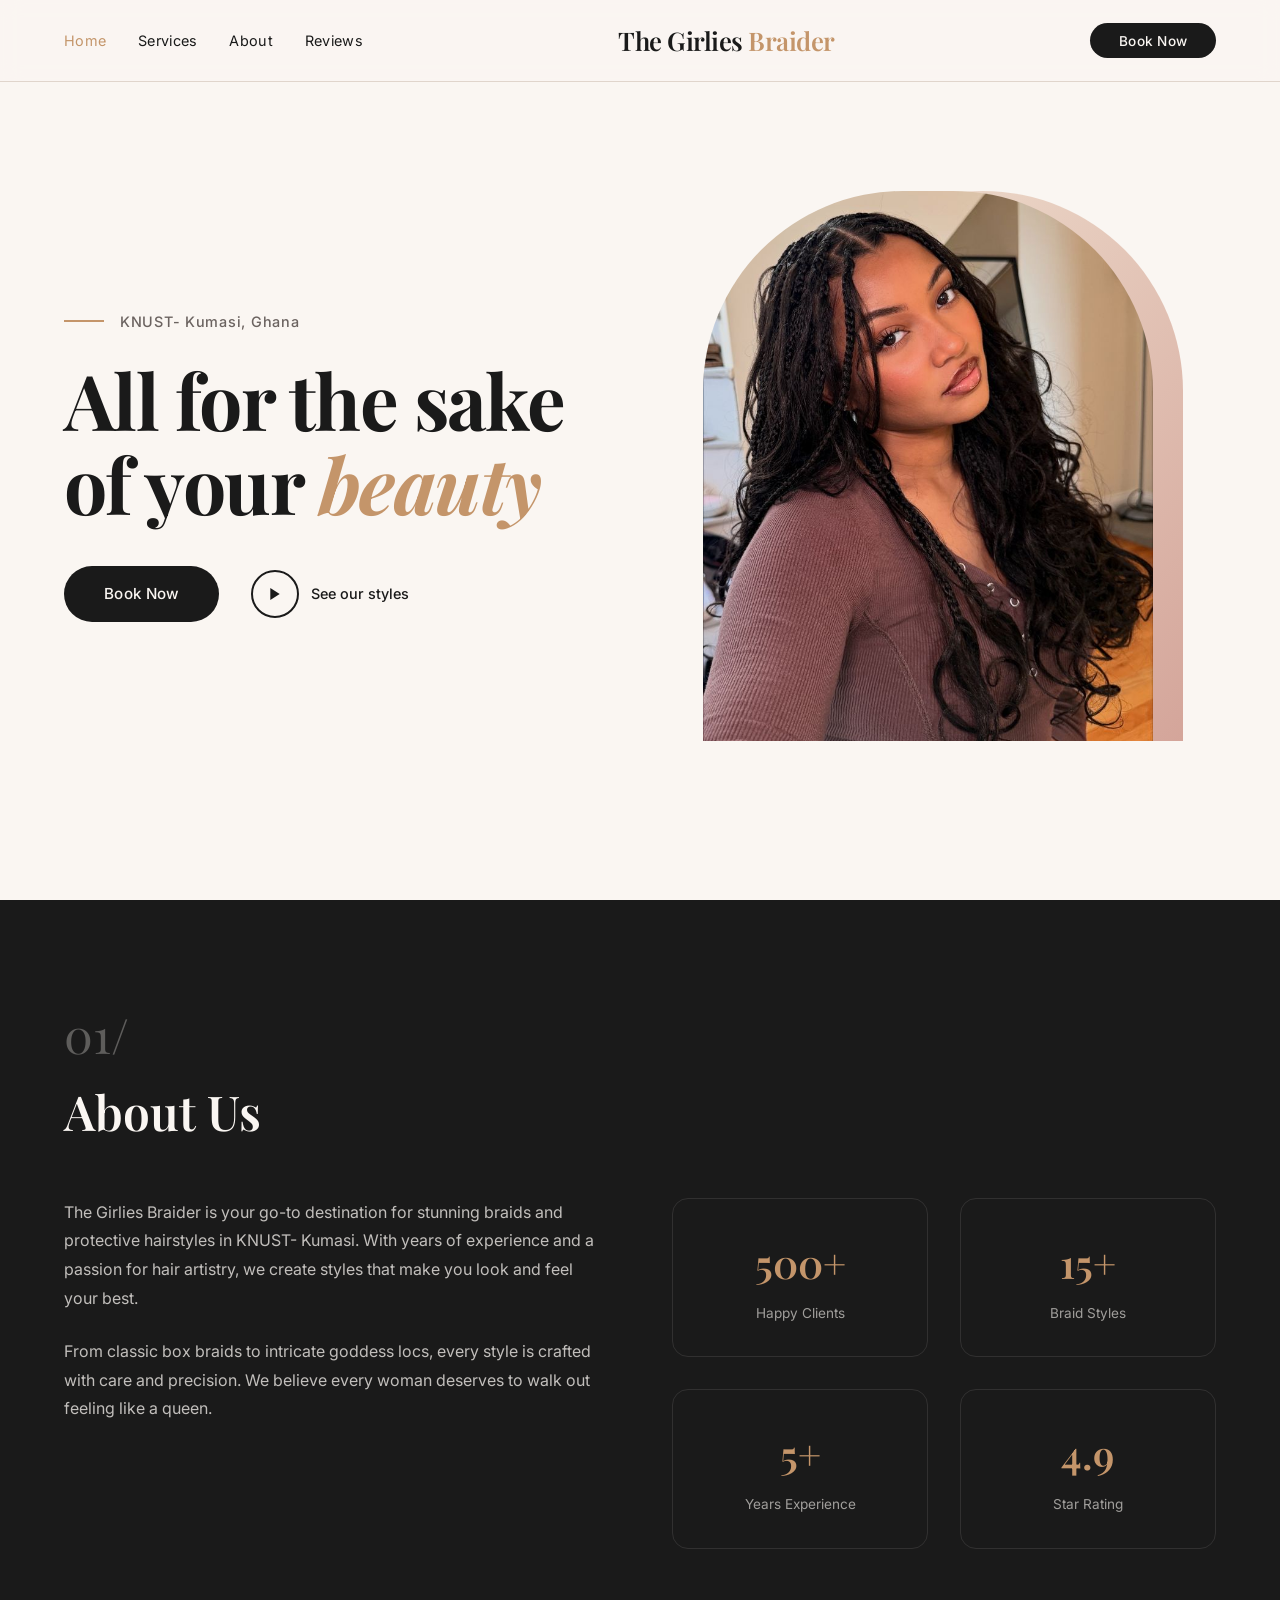
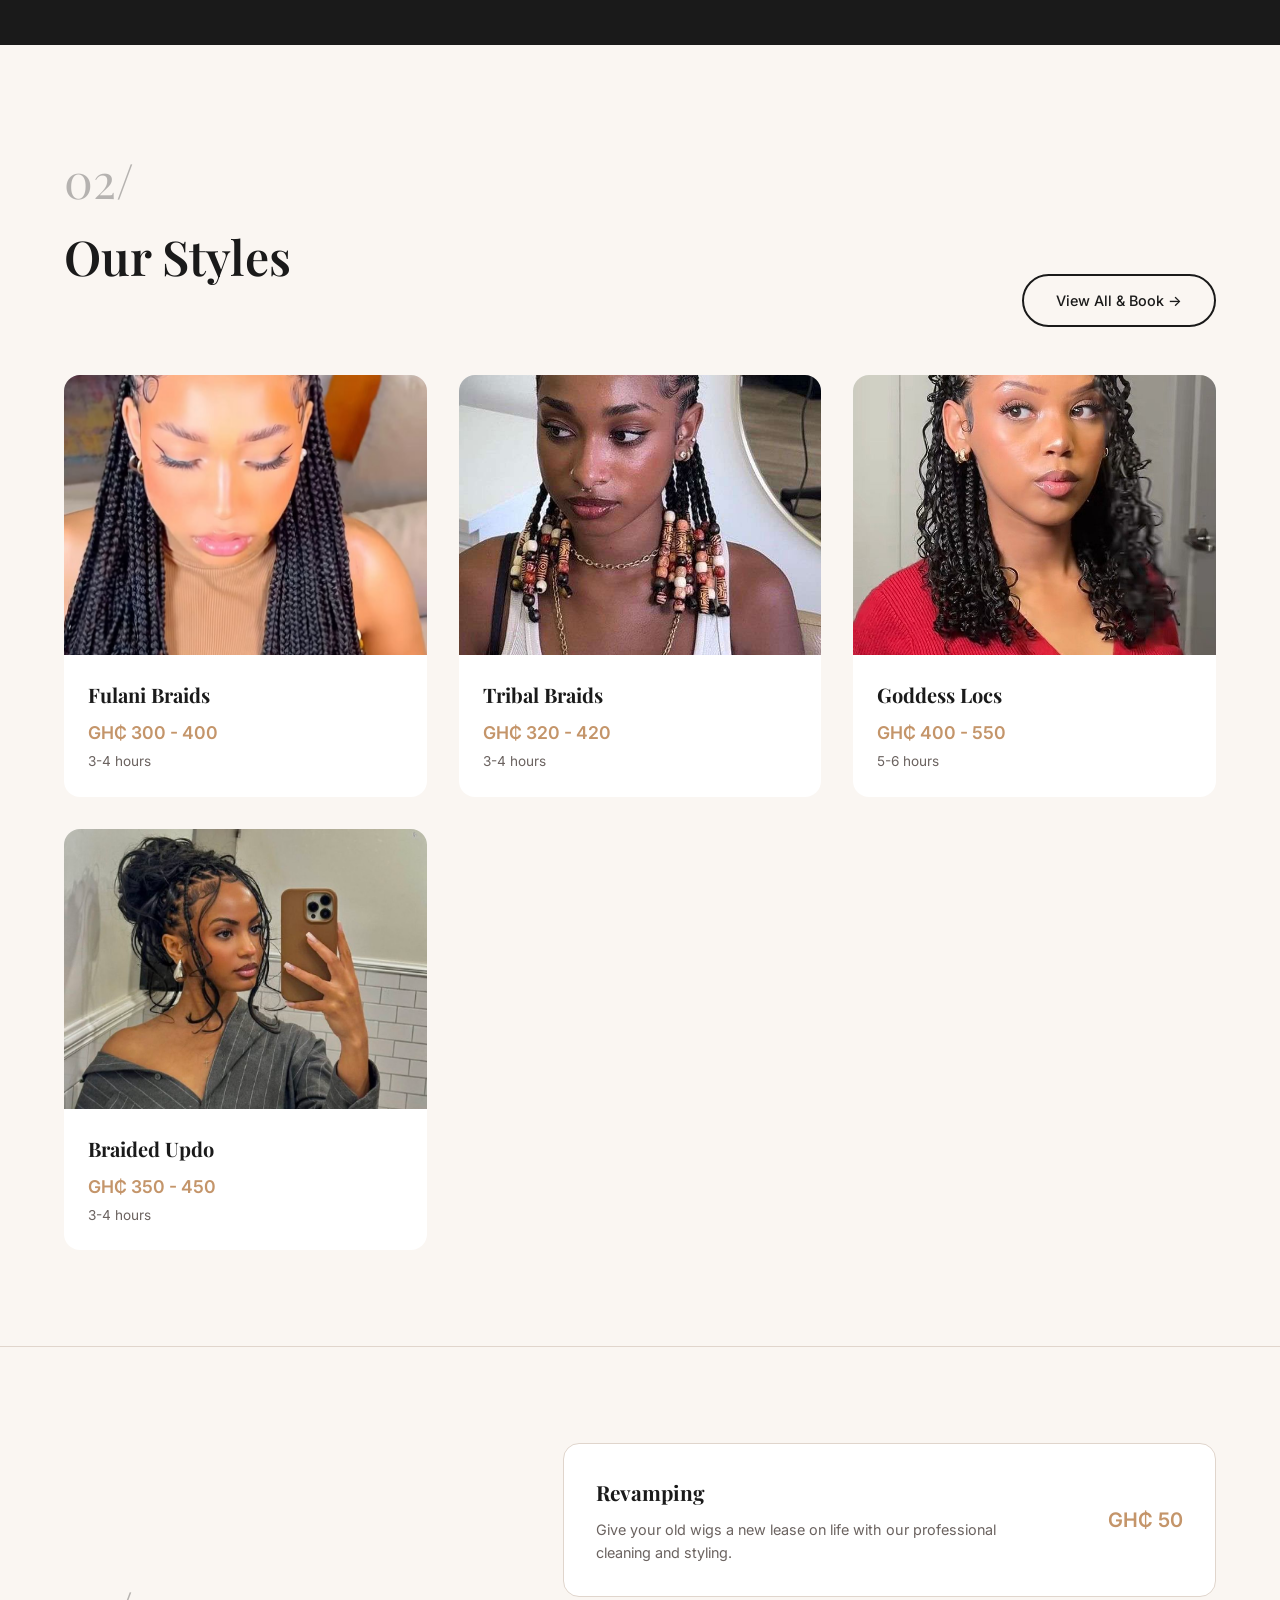
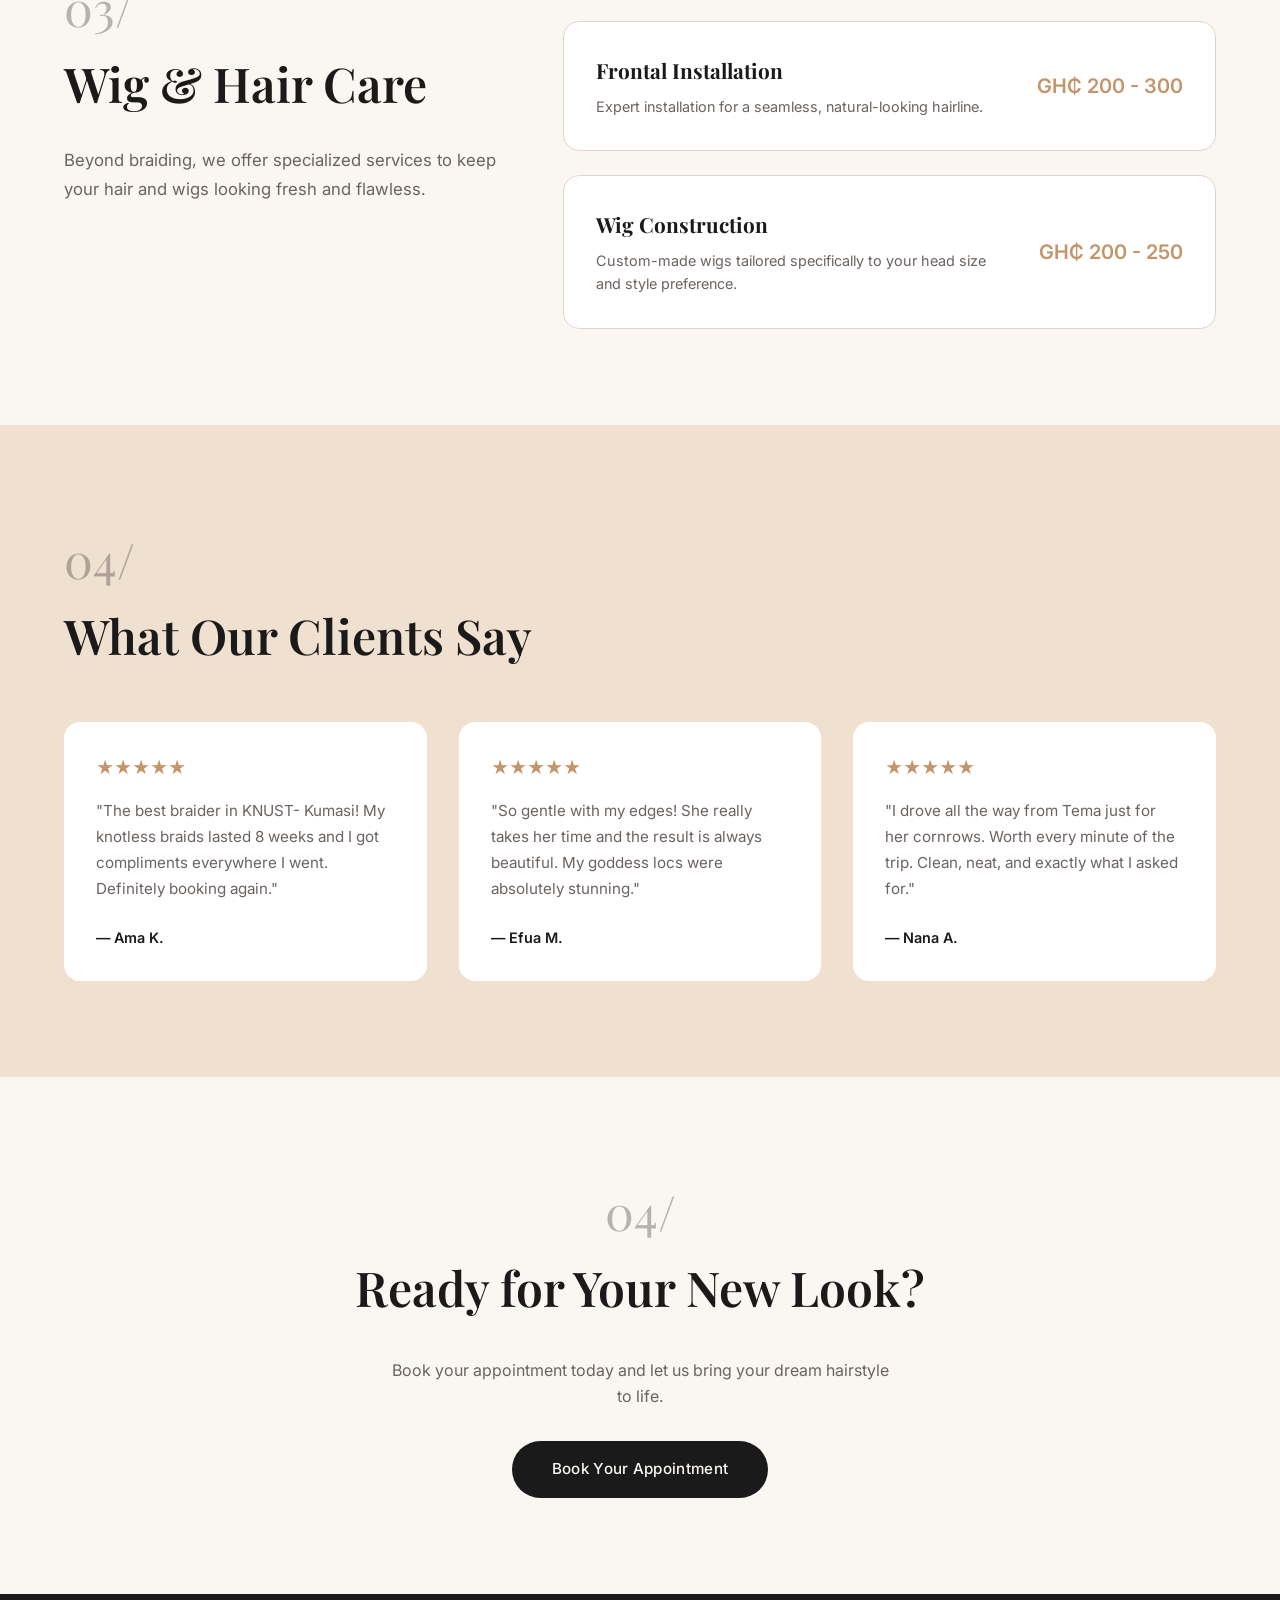
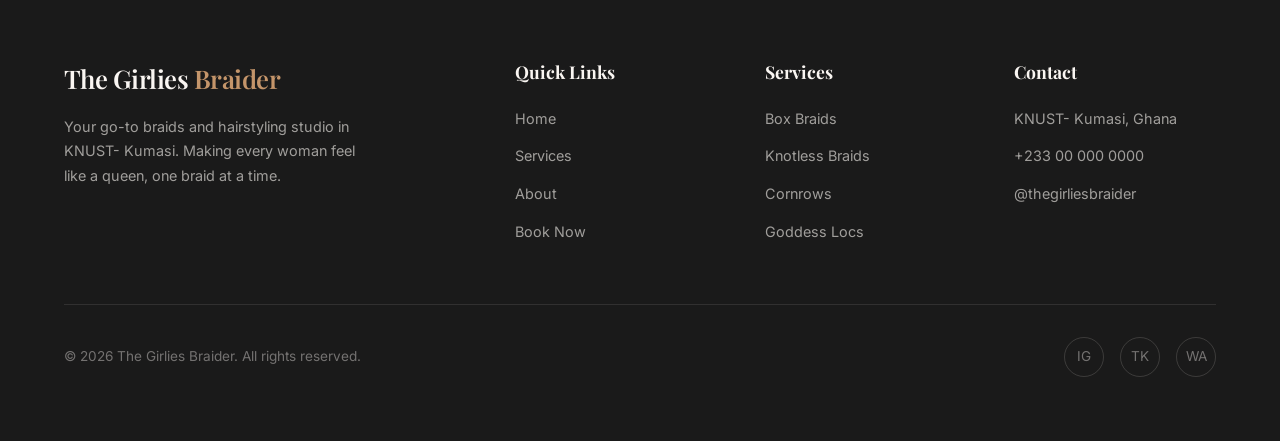
==== commit 5a755356: "feat: add wig and hair care services section with new booking options" ====
--- a/index.html
+++ b/index.html
@@ -1,11 +1,13 @@
 <!DOCTYPE html>
 <html lang="en">
+
 <head>
   <meta charset="UTF-8">
   <meta name="viewport" content="width=device-width, initial-scale=1.0">
   <title>The Girlies Braider | Braids & Hairstyling</title>
   <link rel="stylesheet" href="styles.css">
 </head>
+
 <body>
 
   <!-- Navigation -->
@@ -41,7 +43,9 @@
         <a href="booking.html" class="btn-primary">Book Now</a>
         <a href="#services" class="btn-secondary">
           <span class="play-icon">
-            <svg width="16" height="16" viewBox="0 0 24 24" fill="currentColor"><polygon points="5,3 19,12 5,21"/></svg>
+            <svg width="16" height="16" viewBox="0 0 24 24" fill="currentColor">
+              <polygon points="5,3 19,12 5,21" />
+            </svg>
           </span>
           See our styles
         </a>
@@ -148,9 +152,46 @@
     </div>
   </section>
 
+  <!-- Other Services -->
+  <section class="other-services">
+    <div class="other-services-container">
+      <div class="other-header">
+        <span class="section-number">03/</span>
+        <h2 class="section-title">Wig & Hair Care</h2>
+        <p>Beyond braiding, we offer specialized services to keep your hair and wigs looking fresh and flawless.</p>
+      </div>
+
+      <div class="other-services-list">
+        <div class="other-service-item" onclick="location.href='booking.html'">
+          <div class="item-info">
+            <h3>Revamping</h3>
+            <p>Give your old wigs a new lease on life with our professional cleaning and styling.</p>
+          </div>
+          <div class="item-price">GH₵ 50</div>
+        </div>
+
+        <div class="other-service-item" onclick="location.href='booking.html'">
+          <div class="item-info">
+            <h3>Frontal Installation</h3>
+            <p>Expert installation for a seamless, natural-looking hairline.</p>
+          </div>
+          <div class="item-price">GH₵ 200 - 300</div>
+        </div>
+
+        <div class="other-service-item" onclick="location.href='booking.html'">
+          <div class="item-info">
+            <h3>Wig Construction</h3>
+            <p>Custom-made wigs tailored specifically to your head size and style preference.</p>
+          </div>
+          <div class="item-price">GH₵ 200 - 250</div>
+        </div>
+      </div>
+    </div>
+  </section>
+
   <!-- Testimonials -->
   <section class="testimonials" id="testimonials">
-    <span class="section-number">03/</span>
+    <span class="section-number">04/</span>
     <h2 class="section-title">What Our Clients Say</h2>
     <div class="testimonials-grid">
       <div class="testimonial-card">
@@ -193,7 +234,8 @@
     <div class="footer-grid">
       <div class="footer-brand">
         <div class="nav-logo">The Girlies <span>Braider</span></div>
-        <p>Your go-to braids and hairstyling studio in KNUST- Kumasi. Making every woman feel like a queen, one braid at a time.</p>
+        <p>Your go-to braids and hairstyling studio in KNUST- Kumasi. Making every woman feel like a queen, one braid at
+          a time.</p>
       </div>
       <div class="footer-col">
         <h4>Quick Links</h4>
@@ -234,4 +276,5 @@
 
   <script src="public/js/main.js"></script>
 </body>
-</html>
+
+</html>
--- a/styles.css
+++ b/styles.css
@@ -447,6 +447,99 @@
 .btn-outline:hover {
   background: var(--color-bg-dark);
   color: var(--color-text-white);
+}
+
+/* ===== OTHER SERVICES ===== */
+.other-services {
+  padding: 6rem 4rem;
+  background: var(--color-bg);
+  border-top: 1px solid var(--color-border);
+}
+
+.other-services-container {
+  max-width: 1200px;
+  margin: 0 auto;
+  display: grid;
+  grid-template-columns: 1fr 1.5fr;
+  gap: 4rem;
+  align-items: center;
+}
+
+.other-header .section-title {
+  margin-bottom: 1.5rem;
+}
+
+.other-header p {
+  color: var(--color-text-light);
+  font-size: 1.05rem;
+  line-height: 1.7;
+}
+
+.other-services-list {
+  display: flex;
+  flex-direction: column;
+  gap: 1.5rem;
+}
+
+.other-service-item {
+  display: flex;
+  justify-content: space-between;
+  align-items: center;
+  padding: 2rem;
+  background: white;
+  border-radius: 16px;
+  border: 1px solid var(--color-border);
+  transition: all 0.3s;
+  cursor: pointer;
+}
+
+.other-service-item:hover {
+  border-color: var(--color-accent);
+  transform: translateX(10px);
+  box-shadow: 0 10px 30px rgba(0, 0, 0, 0.05);
+}
+
+.other-service-item h3 {
+  font-family: var(--font-serif);
+  font-size: 1.3rem;
+  margin-bottom: 0.5rem;
+}
+
+.other-service-item p {
+  font-size: 0.9rem;
+  color: var(--color-text-light);
+  max-width: 400px;
+}
+
+.other-service-item .item-price {
+  font-size: 1.25rem;
+  font-weight: 600;
+  color: var(--color-accent);
+  white-space: nowrap;
+}
+
+@media (max-width: 992px) {
+  .other-services-container {
+    grid-template-columns: 1fr;
+    gap: 3rem;
+  }
+}
+
+@media (max-width: 768px) {
+  .other-services {
+    padding: 4rem 1.5rem;
+  }
+  
+  .other-service-item {
+    padding: 1.5rem;
+    flex-direction: column;
+    align-items: flex-start;
+    gap: 1rem;
+  }
+
+  .other-service-item:hover {
+    transform: translateY(-5px);
+  }
 }
 
 /* ===== TESTIMONIALS ===== */
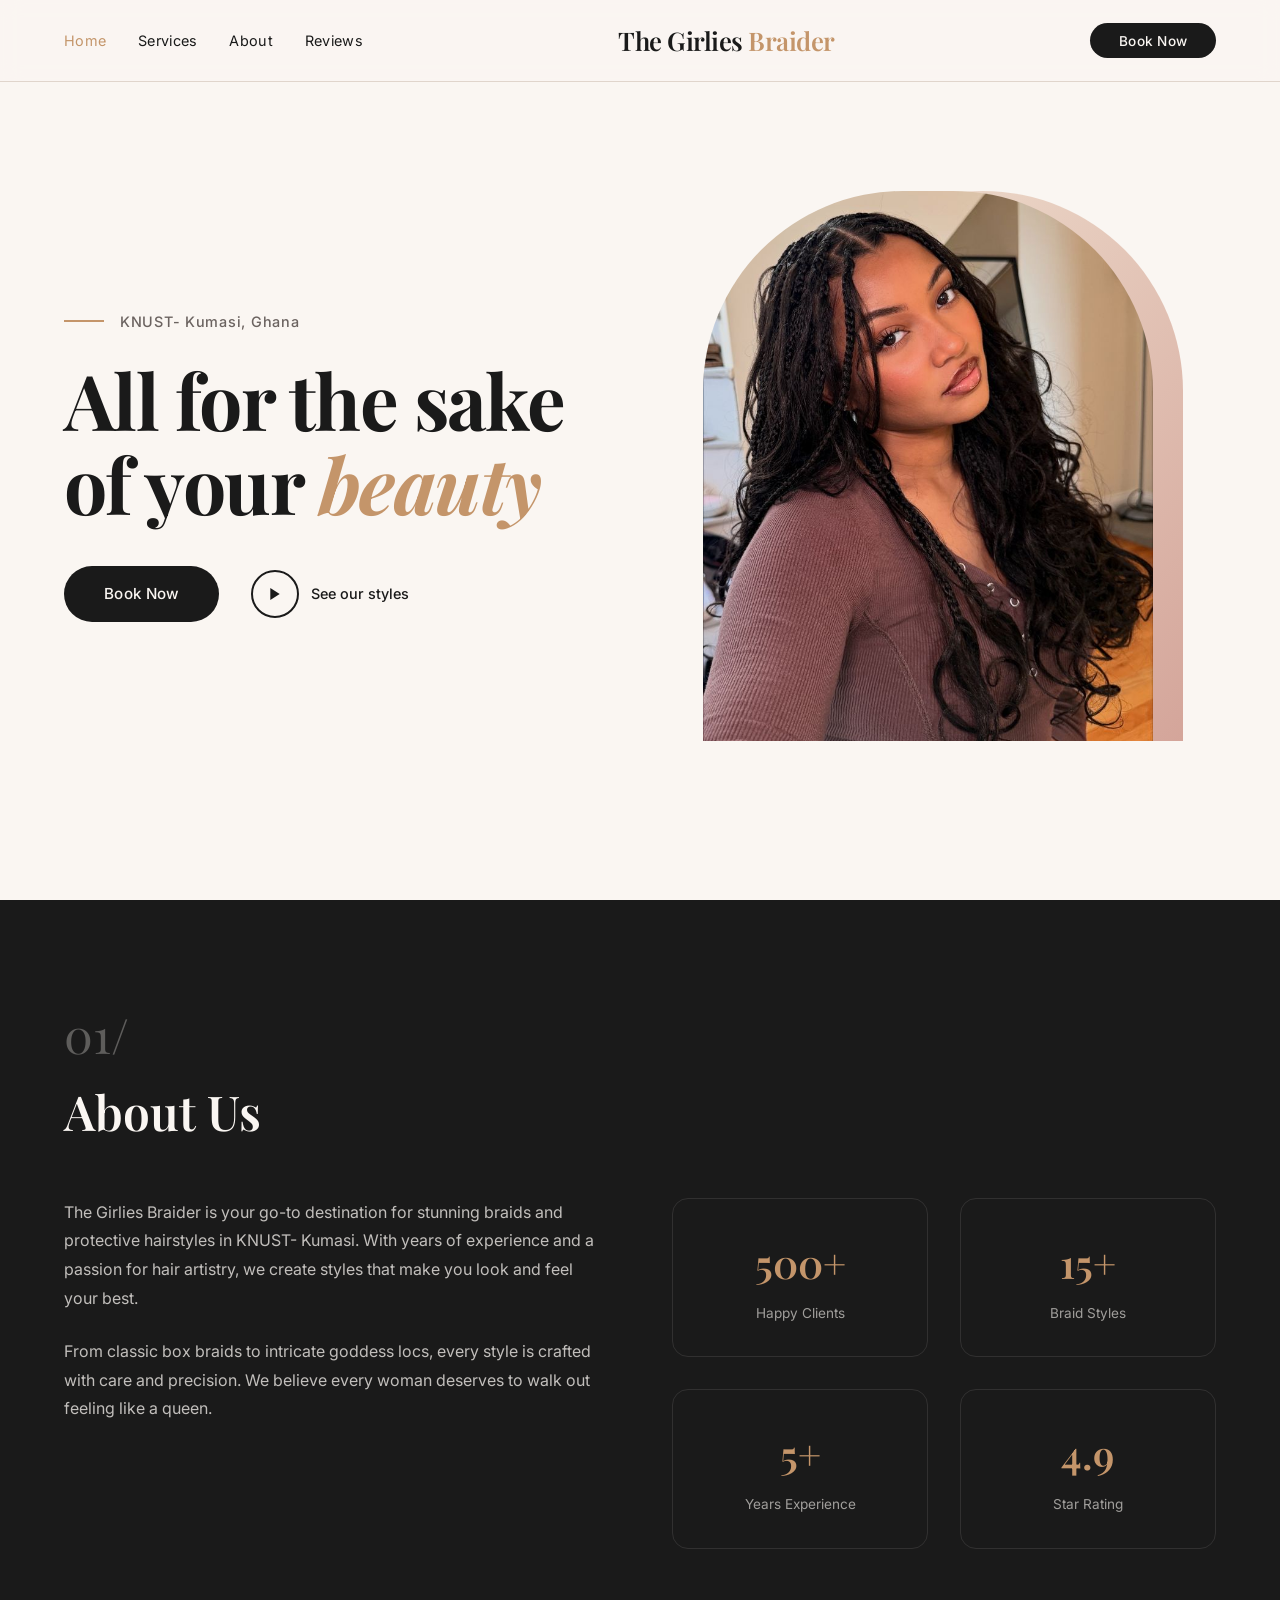
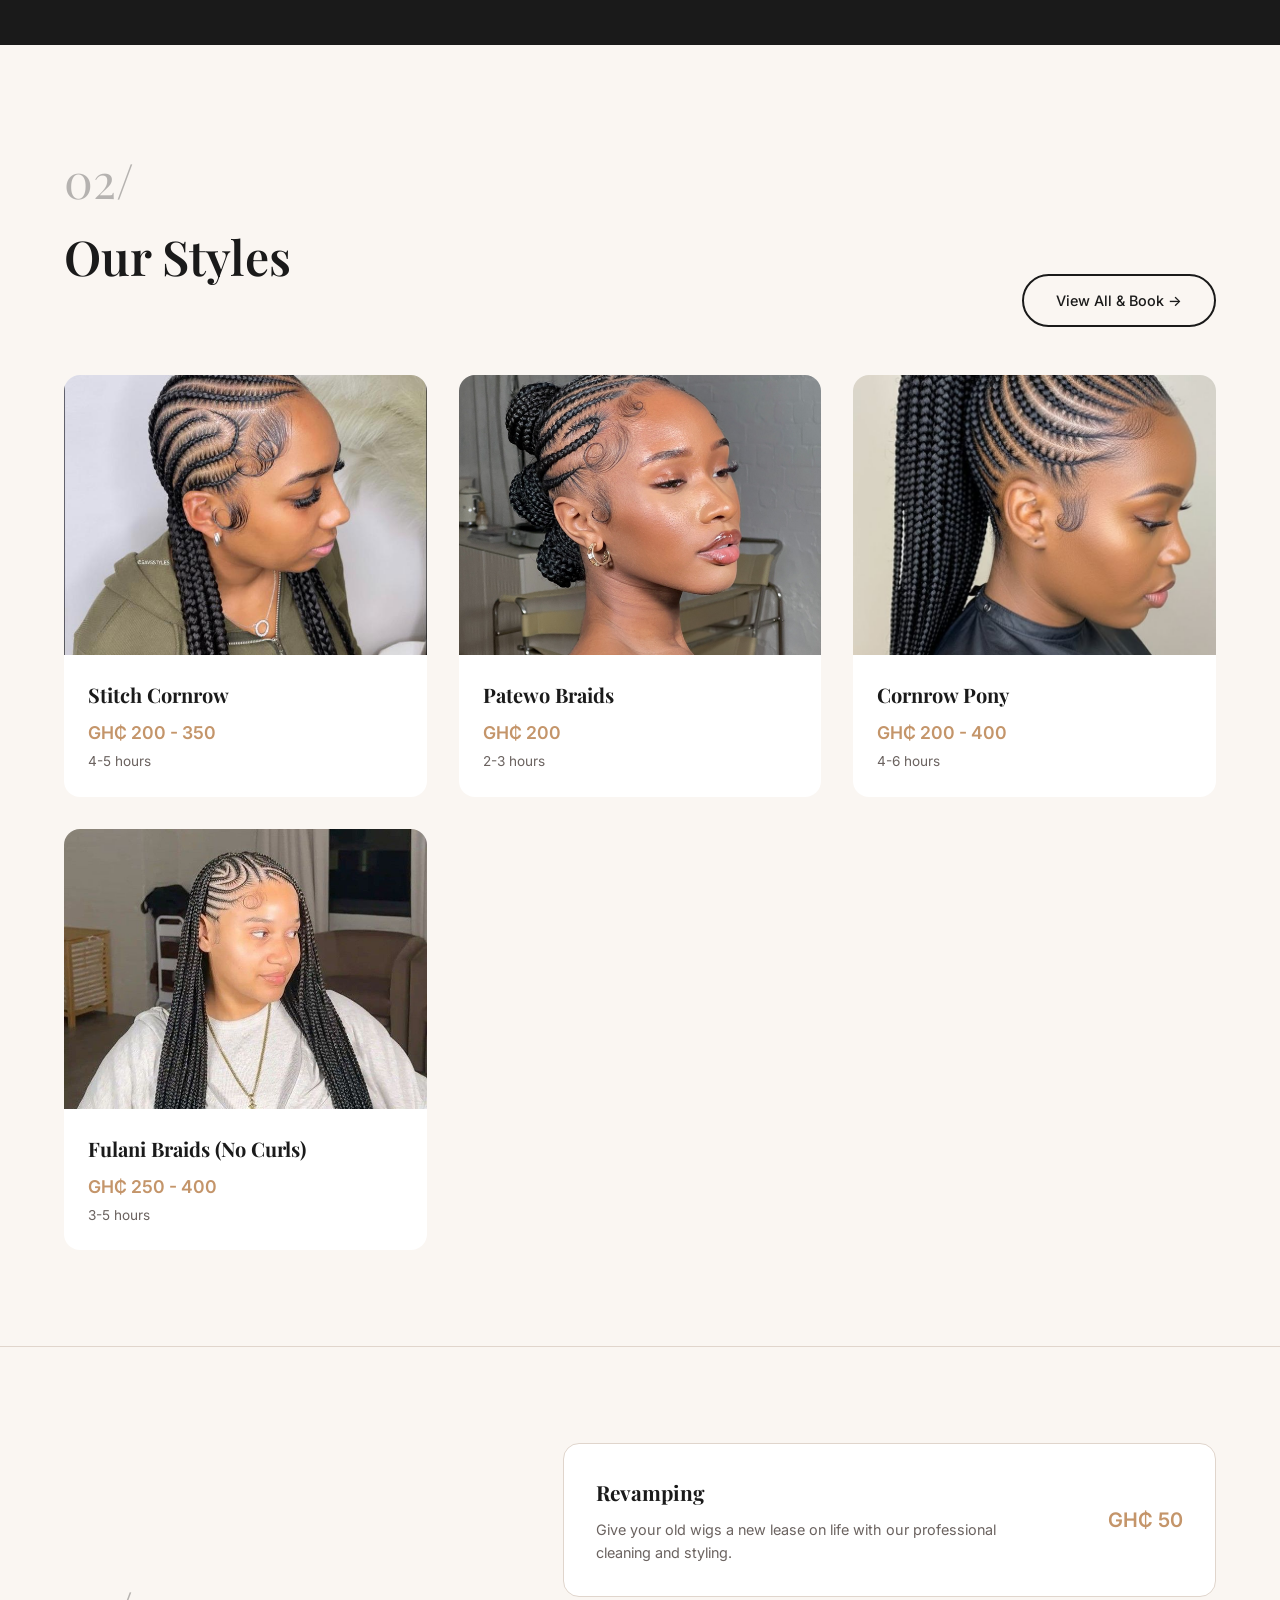
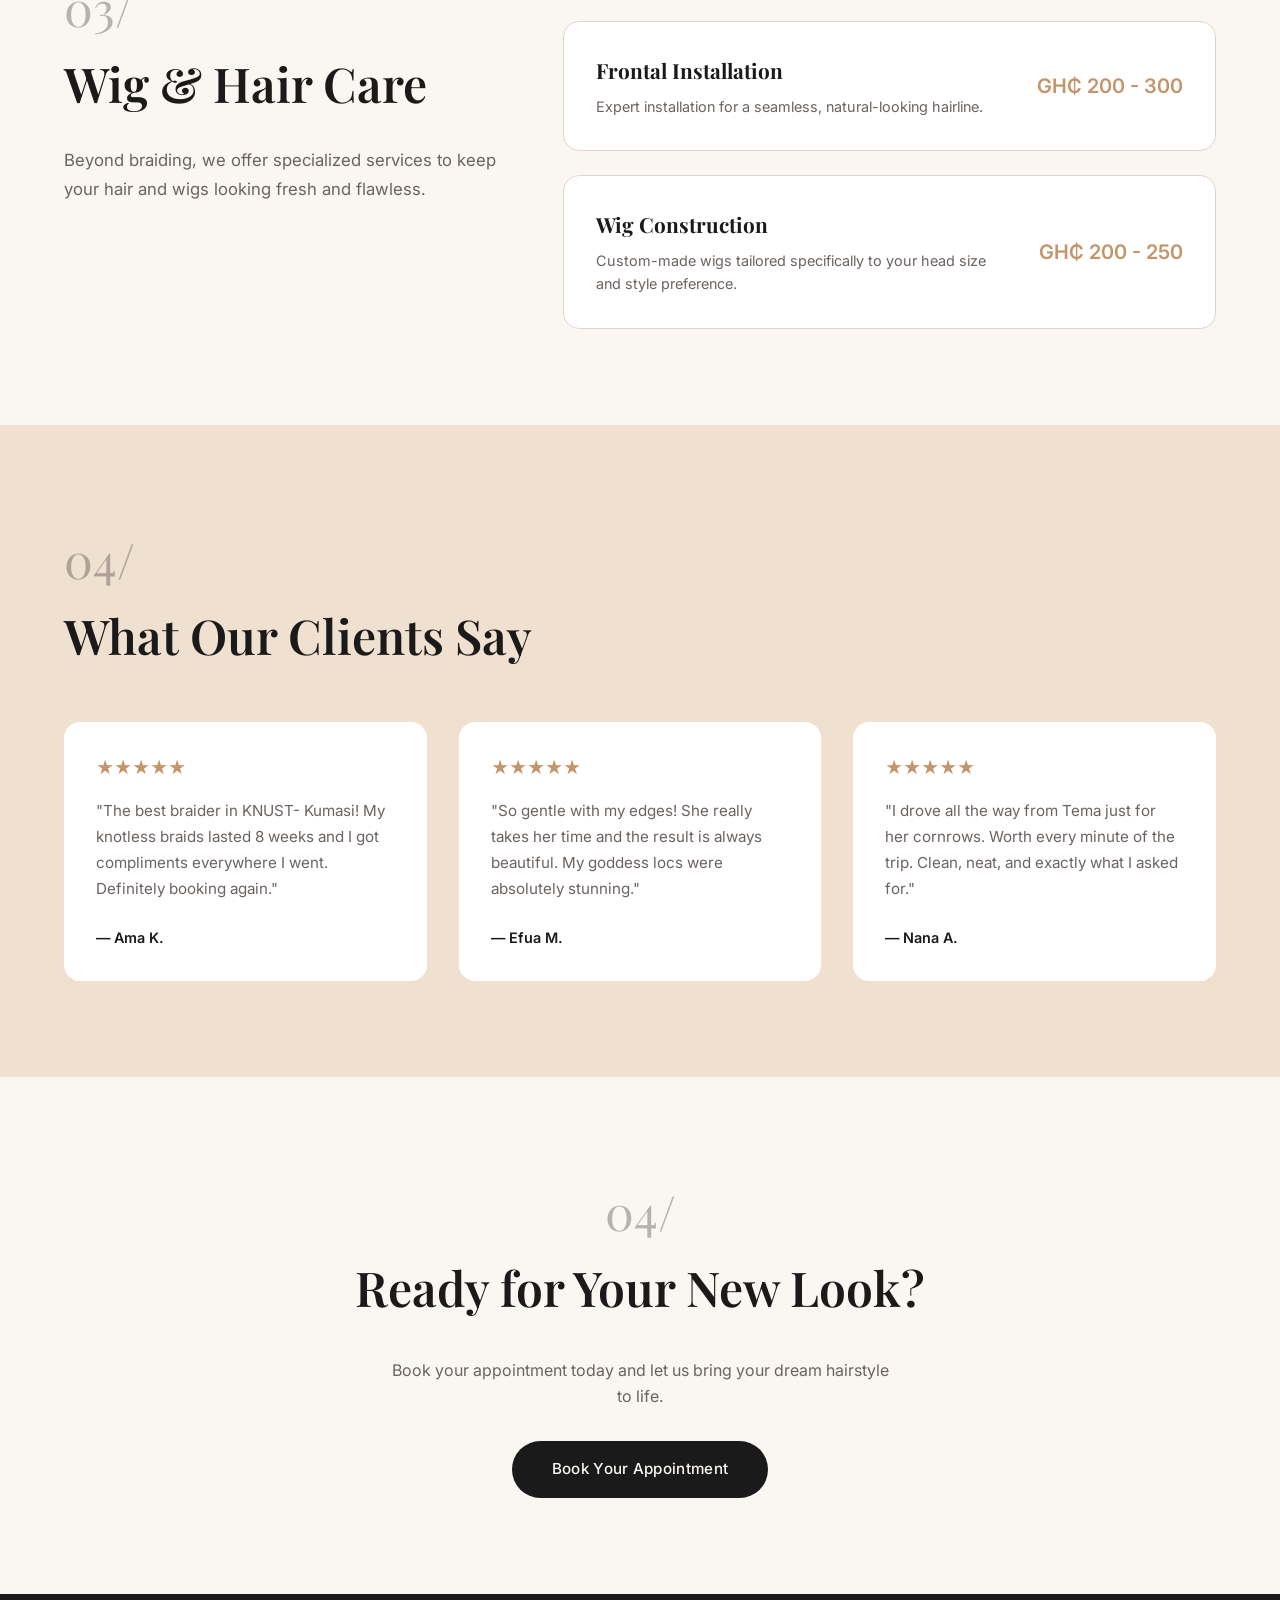
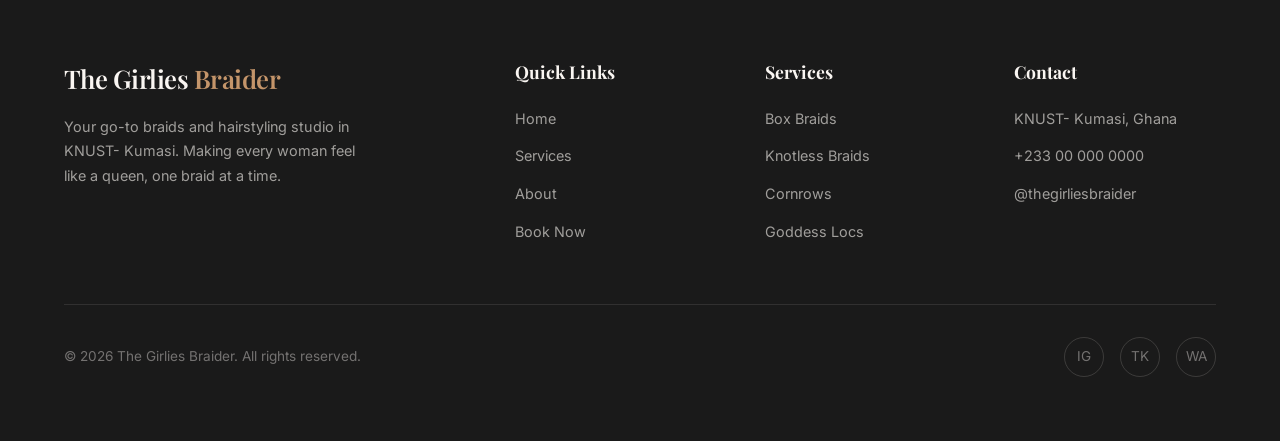
==== commit be97c6af: "chore: added assets and made improvements" ====
--- a/index.html
+++ b/index.html
@@ -108,52 +108,11 @@
       </div>
       <a href="booking.html" class="btn-outline">View All & Book →</a>
     </div>
-    <div class="services-grid">
-      <div class="service-card" onclick="location.href='booking.html'">
-        <div class="service-card-image">
-          <img src="public/b1.jpg" alt="Fulani Braids" class="service-card-img">
-        </div>
-        <div class="service-card-body">
-          <h3>Fulani Braids</h3>
-          <div class="price">GH₵ 300 - 400</div>
-          <div class="duration">3-4 hours</div>
-        </div>
-      </div>
-      <div class="service-card" onclick="location.href='booking.html'">
-        <div class="service-card-image">
-          <img src="public/b2.jpg" alt="Tribal Braids" class="service-card-img">
-        </div>
-        <div class="service-card-body">
-          <h3>Tribal Braids</h3>
-          <div class="price">GH₵ 320 - 420</div>
-          <div class="duration">3-4 hours</div>
-        </div>
-      </div>
-      <div class="service-card" onclick="location.href='booking.html'">
-        <div class="service-card-image">
-          <img src="public/b3.jpg" alt="Goddess Locs" class="service-card-img">
-        </div>
-        <div class="service-card-body">
-          <h3>Goddess Locs</h3>
-          <div class="price">GH₵ 400 - 550</div>
-          <div class="duration">5-6 hours</div>
-        </div>
-      </div>
-      <div class="service-card" onclick="location.href='booking.html'">
-        <div class="service-card-image">
-          <img src="public/b4.jpg" alt="Braided Updo" class="service-card-img">
-        </div>
-        <div class="service-card-body">
-          <h3>Braided Updo</h3>
-          <div class="price">GH₵ 350 - 450</div>
-          <div class="duration">3-4 hours</div>
-        </div>
-      </div>
-    </div>
-  </section>
-
-  <!-- Other Services -->
-  <section class="other-services">
+    <div class="services-grid" id="servicesPreviewGrid"></div>
+    </section>
+
+    <!-- Other Services -->
+    <section class="other-services">
     <div class="other-services-container">
       <div class="other-header">
         <span class="section-number">03/</span>
@@ -162,7 +121,7 @@
       </div>
 
       <div class="other-services-list">
-        <div class="other-service-item" onclick="location.href='booking.html'">
+        <div class="other-service-item" onclick="location.href='booking.html?styleId=18'">
           <div class="item-info">
             <h3>Revamping</h3>
             <p>Give your old wigs a new lease on life with our professional cleaning and styling.</p>
@@ -170,7 +129,7 @@
           <div class="item-price">GH₵ 50</div>
         </div>
 
-        <div class="other-service-item" onclick="location.href='booking.html'">
+        <div class="other-service-item" onclick="location.href='booking.html?styleId=19'">
           <div class="item-info">
             <h3>Frontal Installation</h3>
             <p>Expert installation for a seamless, natural-looking hairline.</p>
@@ -178,7 +137,7 @@
           <div class="item-price">GH₵ 200 - 300</div>
         </div>
 
-        <div class="other-service-item" onclick="location.href='booking.html'">
+        <div class="other-service-item" onclick="location.href='booking.html?styleId=20'">
           <div class="item-info">
             <h3>Wig Construction</h3>
             <p>Custom-made wigs tailored specifically to your head size and style preference.</p>
@@ -187,8 +146,7 @@
         </div>
       </div>
     </div>
-  </section>
-
+    </section>
   <!-- Testimonials -->
   <section class="testimonials" id="testimonials">
     <span class="section-number">04/</span>
@@ -275,6 +233,7 @@
   </footer>
 
   <script src="public/js/main.js"></script>
+  <script src="public/js/booking.js"></script>
 </body>
 
 </html>
--- a/styles.css
+++ b/styles.css
@@ -806,12 +806,13 @@
 }
 
 .style-card-image {
-  height: 200px;
+  height: 280px;
   background: linear-gradient(135deg, var(--color-bg-warm), var(--color-rose));
   display: flex;
   align-items: center;
   justify-content: center;
   position: relative;
+  overflow: hidden;
 }
 
 .style-card-img {
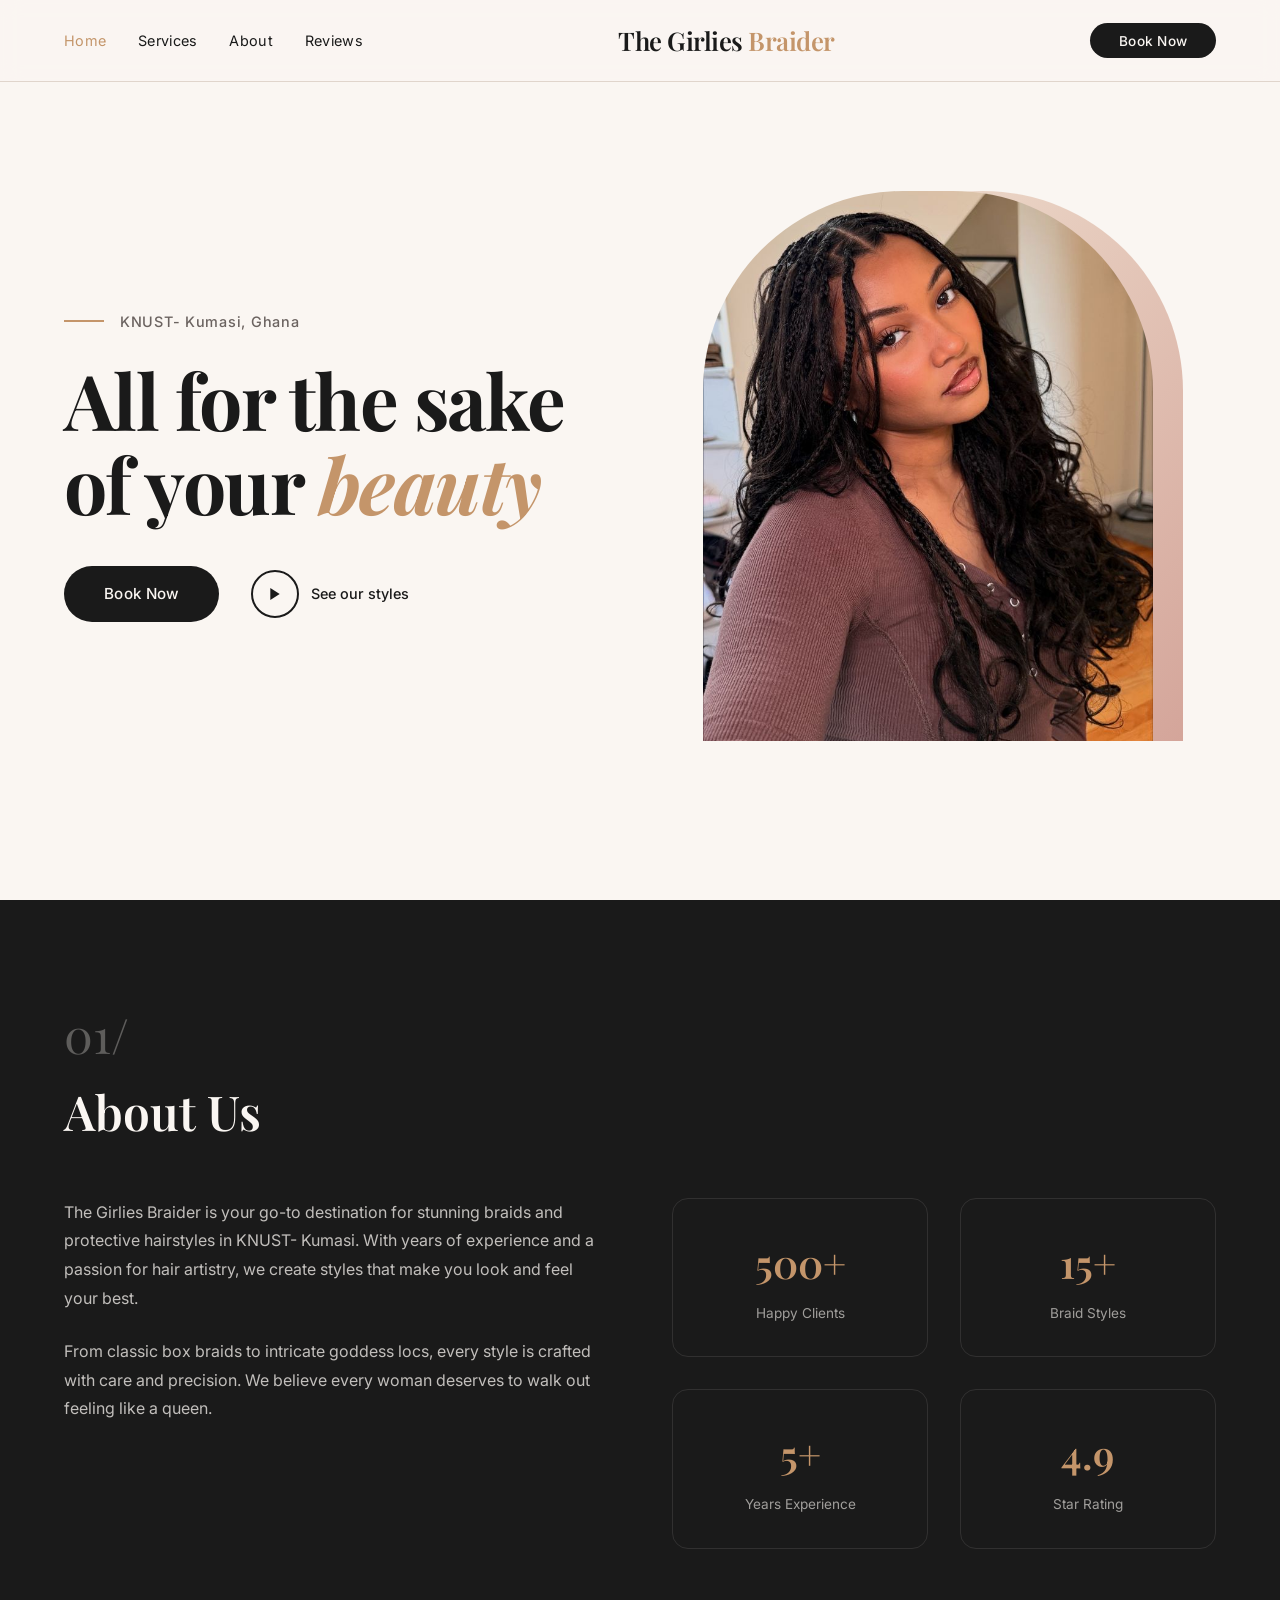
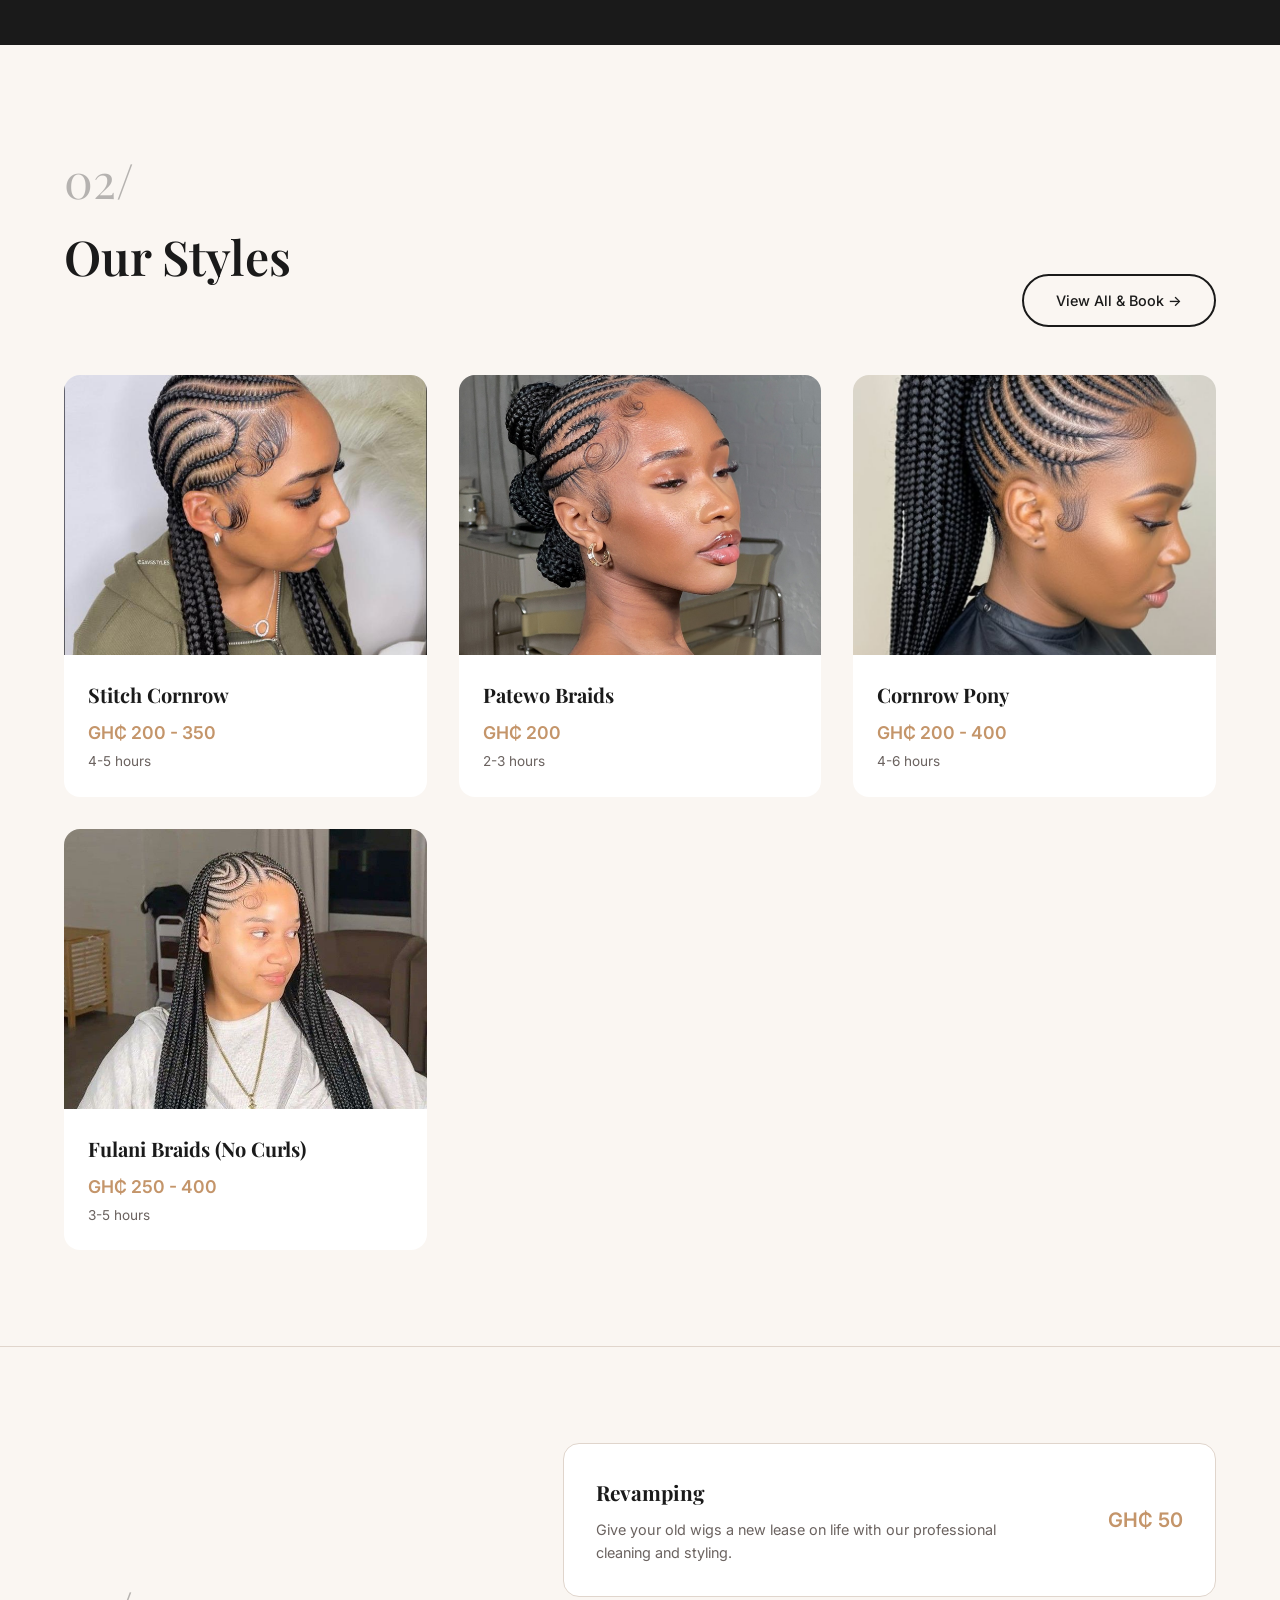
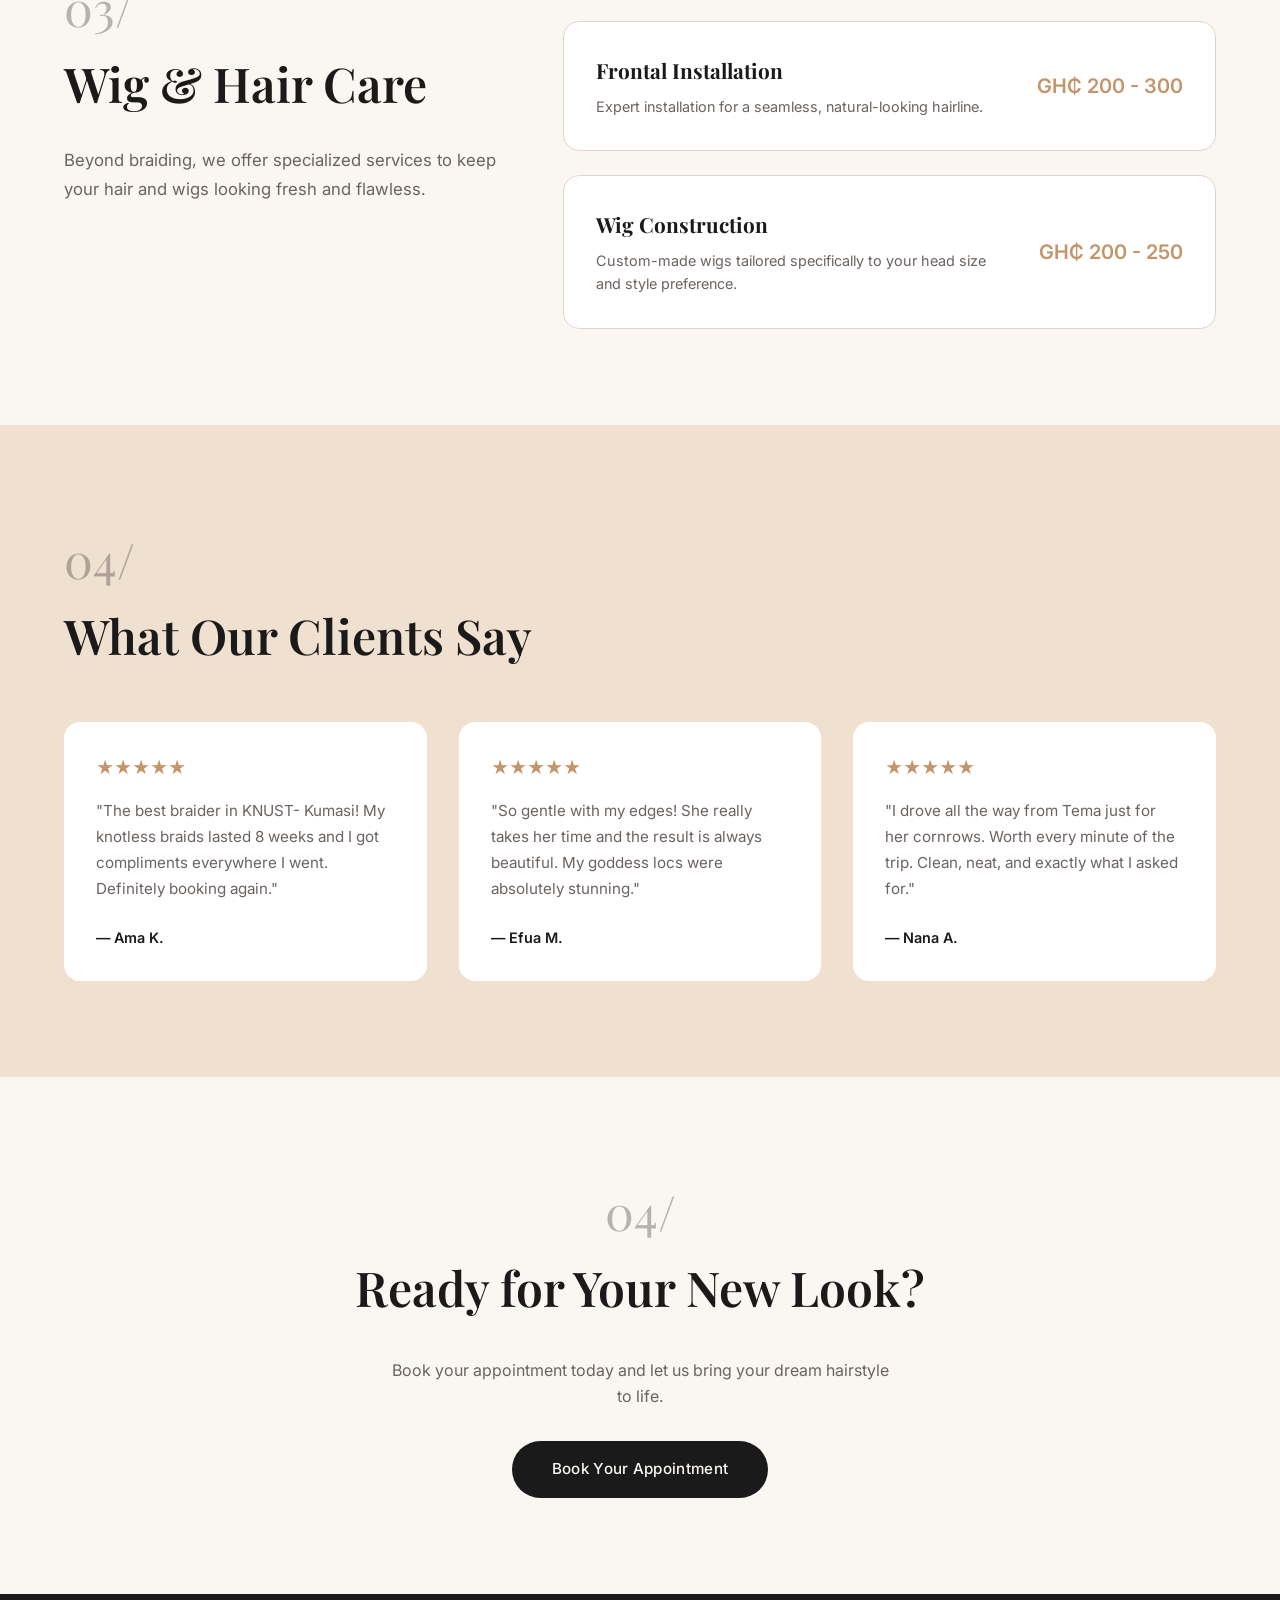
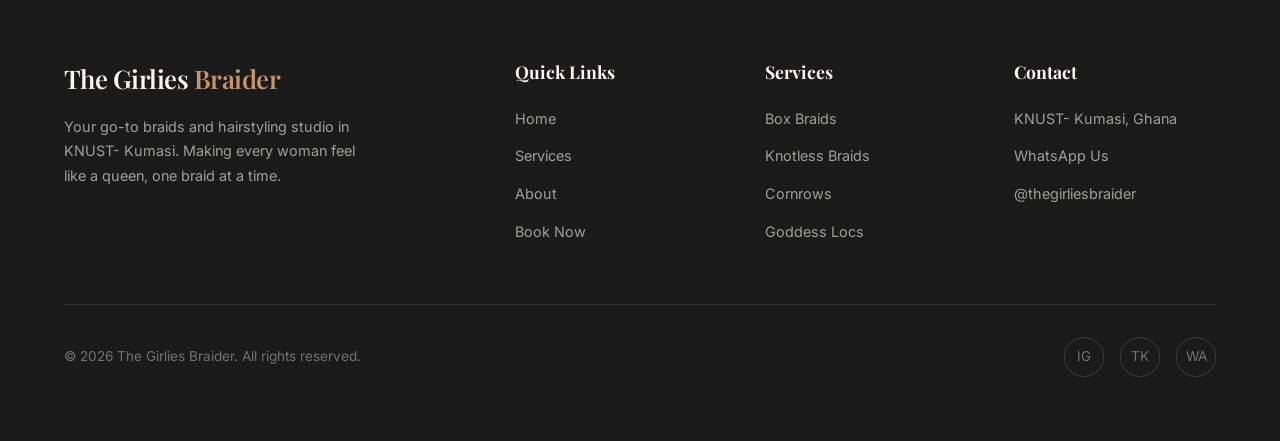
==== commit deb9da49: "chore: fixes" ====
--- a/index.html
+++ b/index.html
@@ -217,7 +217,7 @@
         <h4>Contact</h4>
         <ul>
           <li><a href="#">KNUST- Kumasi, Ghana</a></li>
-          <li><a href="tel:+233000000000">+233 00 000 0000</a></li>
+          <li><a href="https://wa.me/233536875859" target="_blank" rel="noopener">WhatsApp Us</a></li>
           <li><a href="#">@thegirliesbraider</a></li>
         </ul>
       </div>
--- a/styles.css
+++ b/styles.css
@@ -830,21 +830,131 @@
   font-size: 3.5rem;
 }
 
-.style-card.selected .style-card-image::after {
-  content: '✓';
+/* ===== STYLE PREVIEW MODAL ===== */
+.style-preview-overlay {
+  display: none;
+  position: fixed;
+  inset: 0;
+  background: rgba(26, 26, 26, 0.65);
+  z-index: 300;
+  align-items: flex-end;
+  justify-content: center;
+  backdrop-filter: blur(4px);
+}
+
+.style-preview-overlay.open {
+  display: flex;
+}
+
+.style-preview-modal {
+  background: white;
+  border-radius: 24px 24px 0 0;
+  width: 100%;
+  max-width: 520px;
+  max-height: 92vh;
+  overflow-y: auto;
+  position: relative;
+  animation: slideUp 0.3s ease-out;
+}
+
+@keyframes slideUp {
+  from { transform: translateY(100%); opacity: 0; }
+  to   { transform: translateY(0);    opacity: 1; }
+}
+
+.style-preview-close {
   position: absolute;
-  top: 12px;
-  right: 12px;
-  width: 28px;
-  height: 28px;
-  background: var(--color-accent);
+  top: 1rem;
+  right: 1rem;
+  width: 34px;
+  height: 34px;
+  border-radius: 50%;
+  background: rgba(26, 26, 26, 0.55);
   color: white;
-  border-radius: 50%;
+  border: none;
+  font-size: 1rem;
+  cursor: pointer;
   display: flex;
   align-items: center;
   justify-content: center;
-  font-size: 0.85rem;
-  font-weight: 700;
+  z-index: 1;
+  line-height: 1;
+}
+
+.style-preview-image {
+  height: clamp(340px, 62vh, 520px);
+  overflow: hidden;
+  border-radius: 24px 24px 0 0;
+  background: var(--color-bg-warm);
+}
+
+.style-preview-image img {
+  width: 100%;
+  height: 100%;
+  object-fit: cover;
+  object-position: top center;
+}
+
+.style-preview-body {
+  padding: 1.1rem 1.4rem 1.5rem;
+}
+
+.style-preview-body h2 {
+  font-family: var(--font-serif);
+  font-size: 1.2rem;
+  margin-bottom: 0.3rem;
+}
+
+.style-preview-meta {
+  display: flex;
+  align-items: center;
+  gap: 0.75rem;
+  margin-bottom: 0.5rem;
+}
+
+.preview-price {
+  font-size: 0.95rem;
+  font-weight: 600;
+  color: var(--color-accent);
+}
+
+.preview-duration {
+  font-size: 0.78rem;
+  color: var(--color-text-light);
+}
+
+.preview-desc {
+  font-size: 0.8rem;
+  color: var(--color-text-light);
+  line-height: 1.55;
+  margin-bottom: 1.1rem;
+}
+
+@media (min-width: 769px) {
+  .style-preview-overlay {
+    align-items: center;
+  }
+
+  .style-preview-modal {
+    border-radius: 24px;
+    max-width: 560px;
+    animation: fadeInScale 0.25s ease-out;
+  }
+
+  .style-preview-image {
+    height: clamp(360px, 58vh, 480px);
+    border-radius: 24px 24px 0 0;
+  }
+
+  .style-preview-image img {
+    object-fit: contain;
+    object-position: center;
+  }
+
+  @keyframes fadeInScale {
+    from { transform: scale(0.95); opacity: 0; }
+    to   { transform: scale(1);    opacity: 1; }
+  }
 }
 
 .style-card-body {
@@ -874,28 +984,6 @@
   color: var(--color-text-light);
   margin-top: 0.5rem;
   line-height: 1.5;
-}
-
-.btn-card-continue {
-  display: block;
-  width: 100%;
-  margin-top: 1rem;
-  padding: 0.7rem 1.5rem;
-  background: var(--color-bg-dark);
-  color: white;
-  border: none;
-  border-radius: 50px;
-  font-family: var(--font-sans);
-  font-size: 0.85rem;
-  font-weight: 500;
-  cursor: pointer;
-  transition: background 0.3s, transform 0.2s;
-  animation: fadeInUp 0.3s ease-out;
-}
-
-.btn-card-continue:hover {
-  background: var(--color-accent-dark);
-  transform: translateY(-1px);
 }
 
 /* Date & Details */
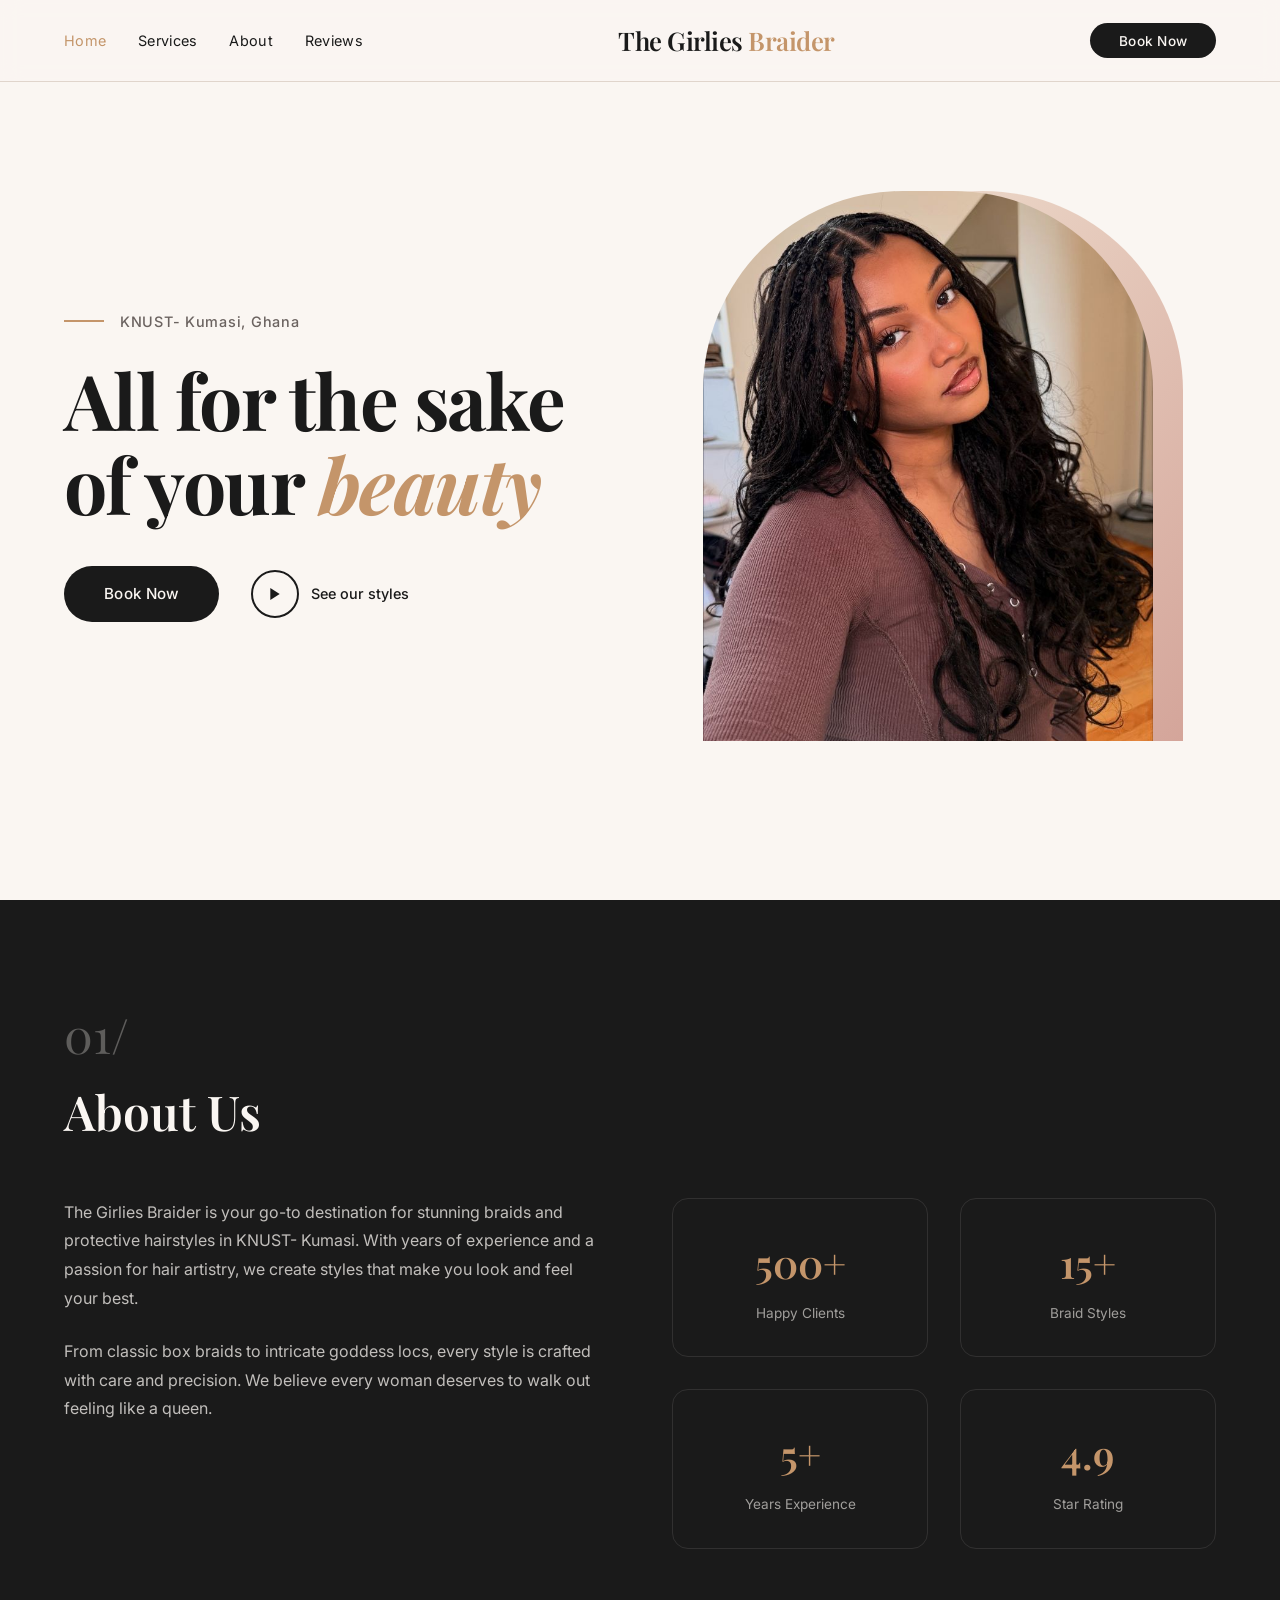
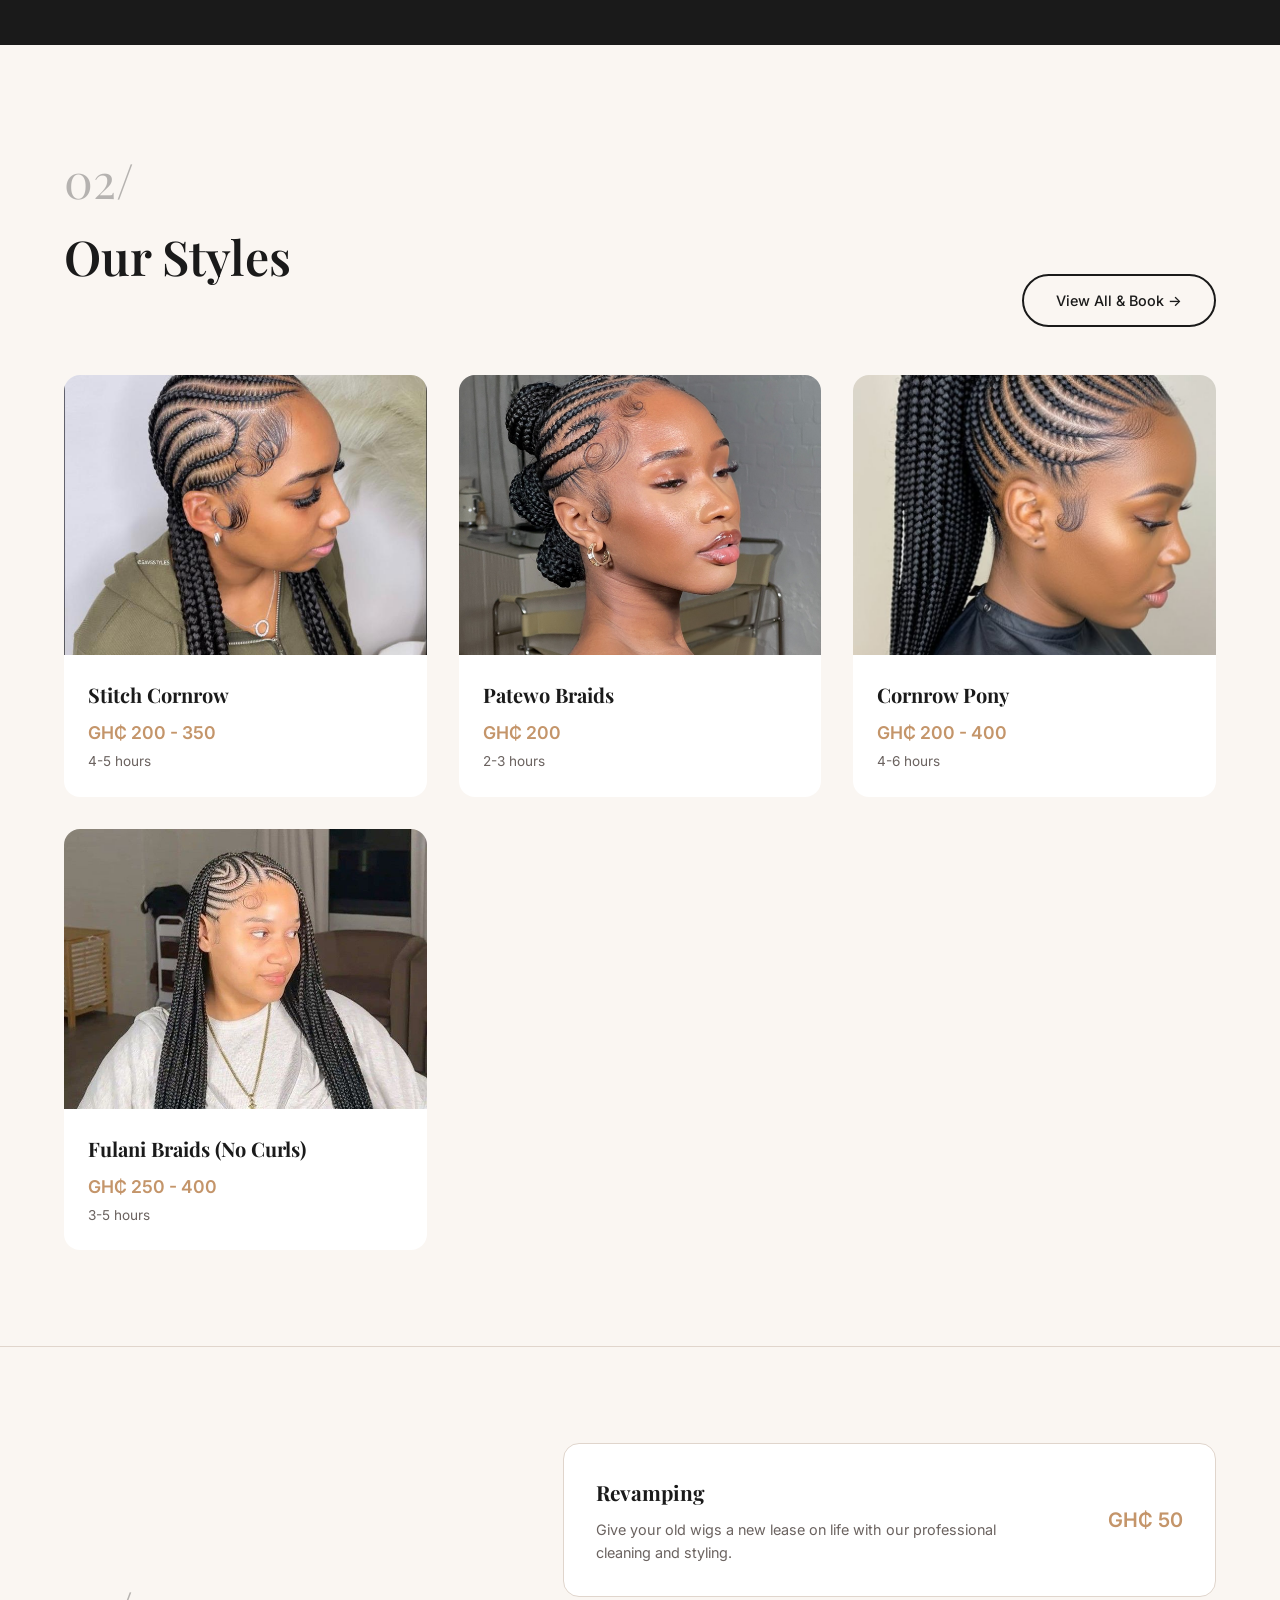
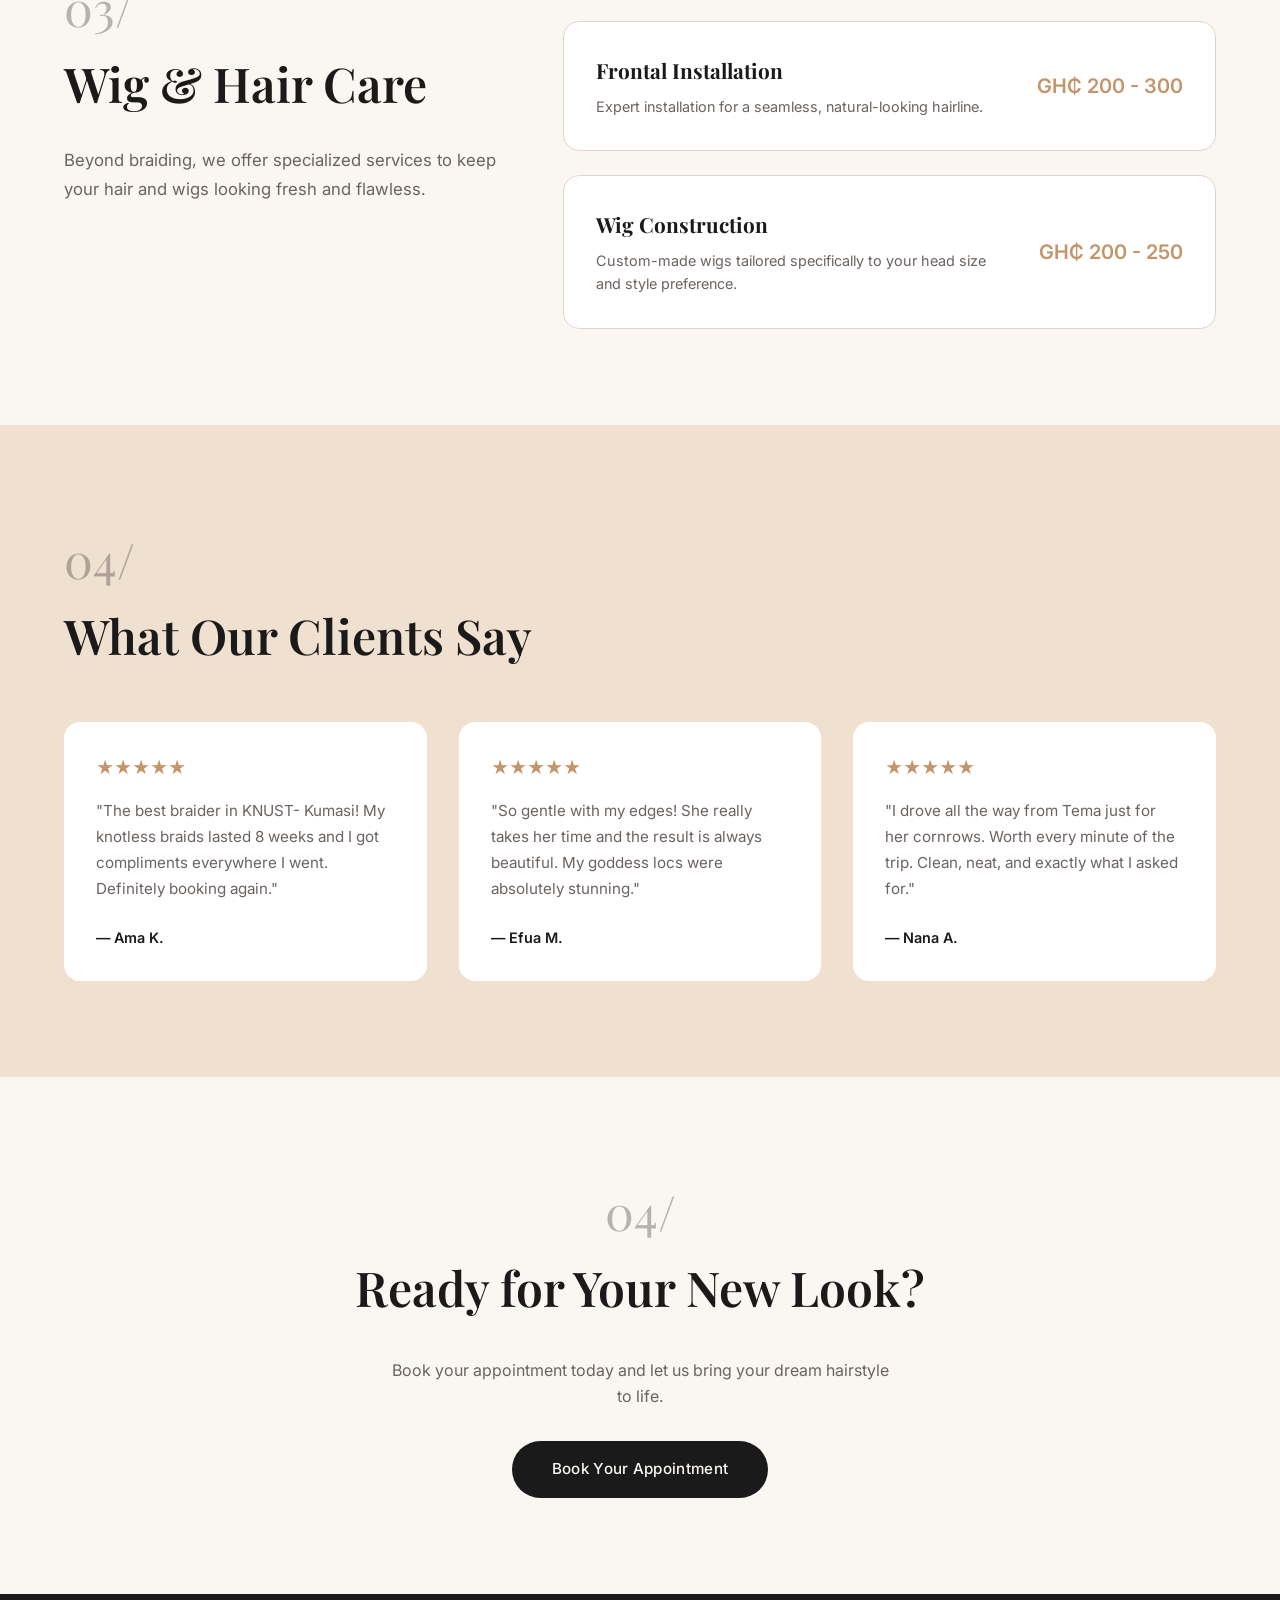
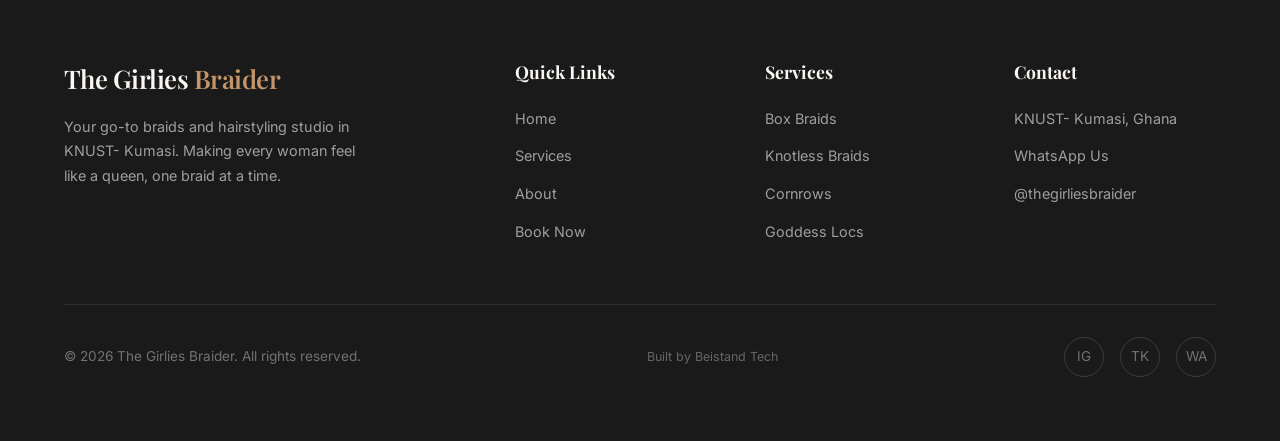
==== commit 652e2b8f: "chore: beistand label" ====
--- a/index.html
+++ b/index.html
@@ -224,6 +224,7 @@
     </div>
     <div class="footer-bottom">
       <span>&copy; 2026 The Girlies Braider. All rights reserved.</span>
+      <a href="https://beistandtech.com" target="_blank" rel="noopener" class="built-by">Built by Beistand Tech</a>
       <div class="social-links">
         <a href="#" aria-label="Instagram">IG</a>
         <a href="#" aria-label="TikTok">TK</a>
--- a/styles.css
+++ b/styles.css
@@ -655,6 +655,16 @@
   color: rgba(250, 246, 242, 0.4);
 }
 
+.built-by {
+  font-size: 0.78rem;
+  color: rgba(250, 246, 242, 0.35);
+  transition: color 0.3s;
+}
+
+.built-by:hover {
+  color: var(--color-accent);
+}
+
 .social-links {
   display: flex;
   gap: 1rem;
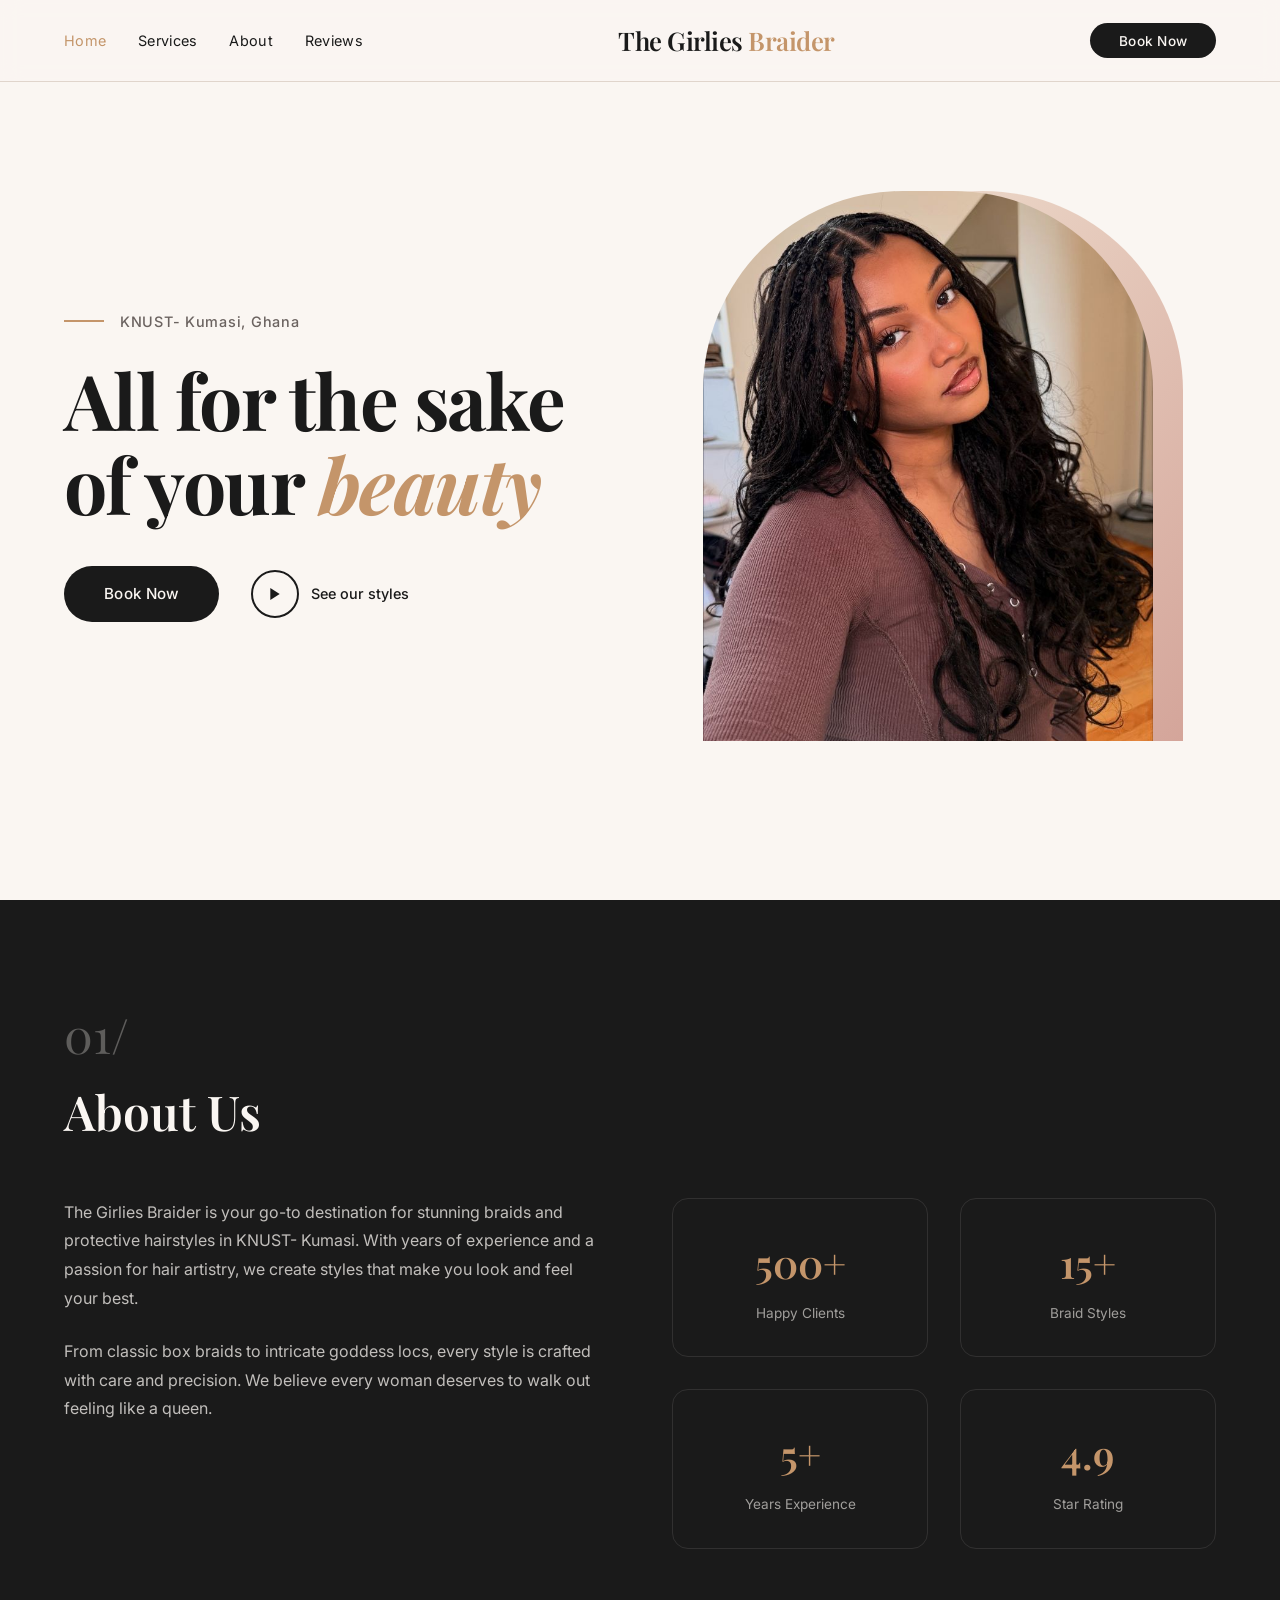
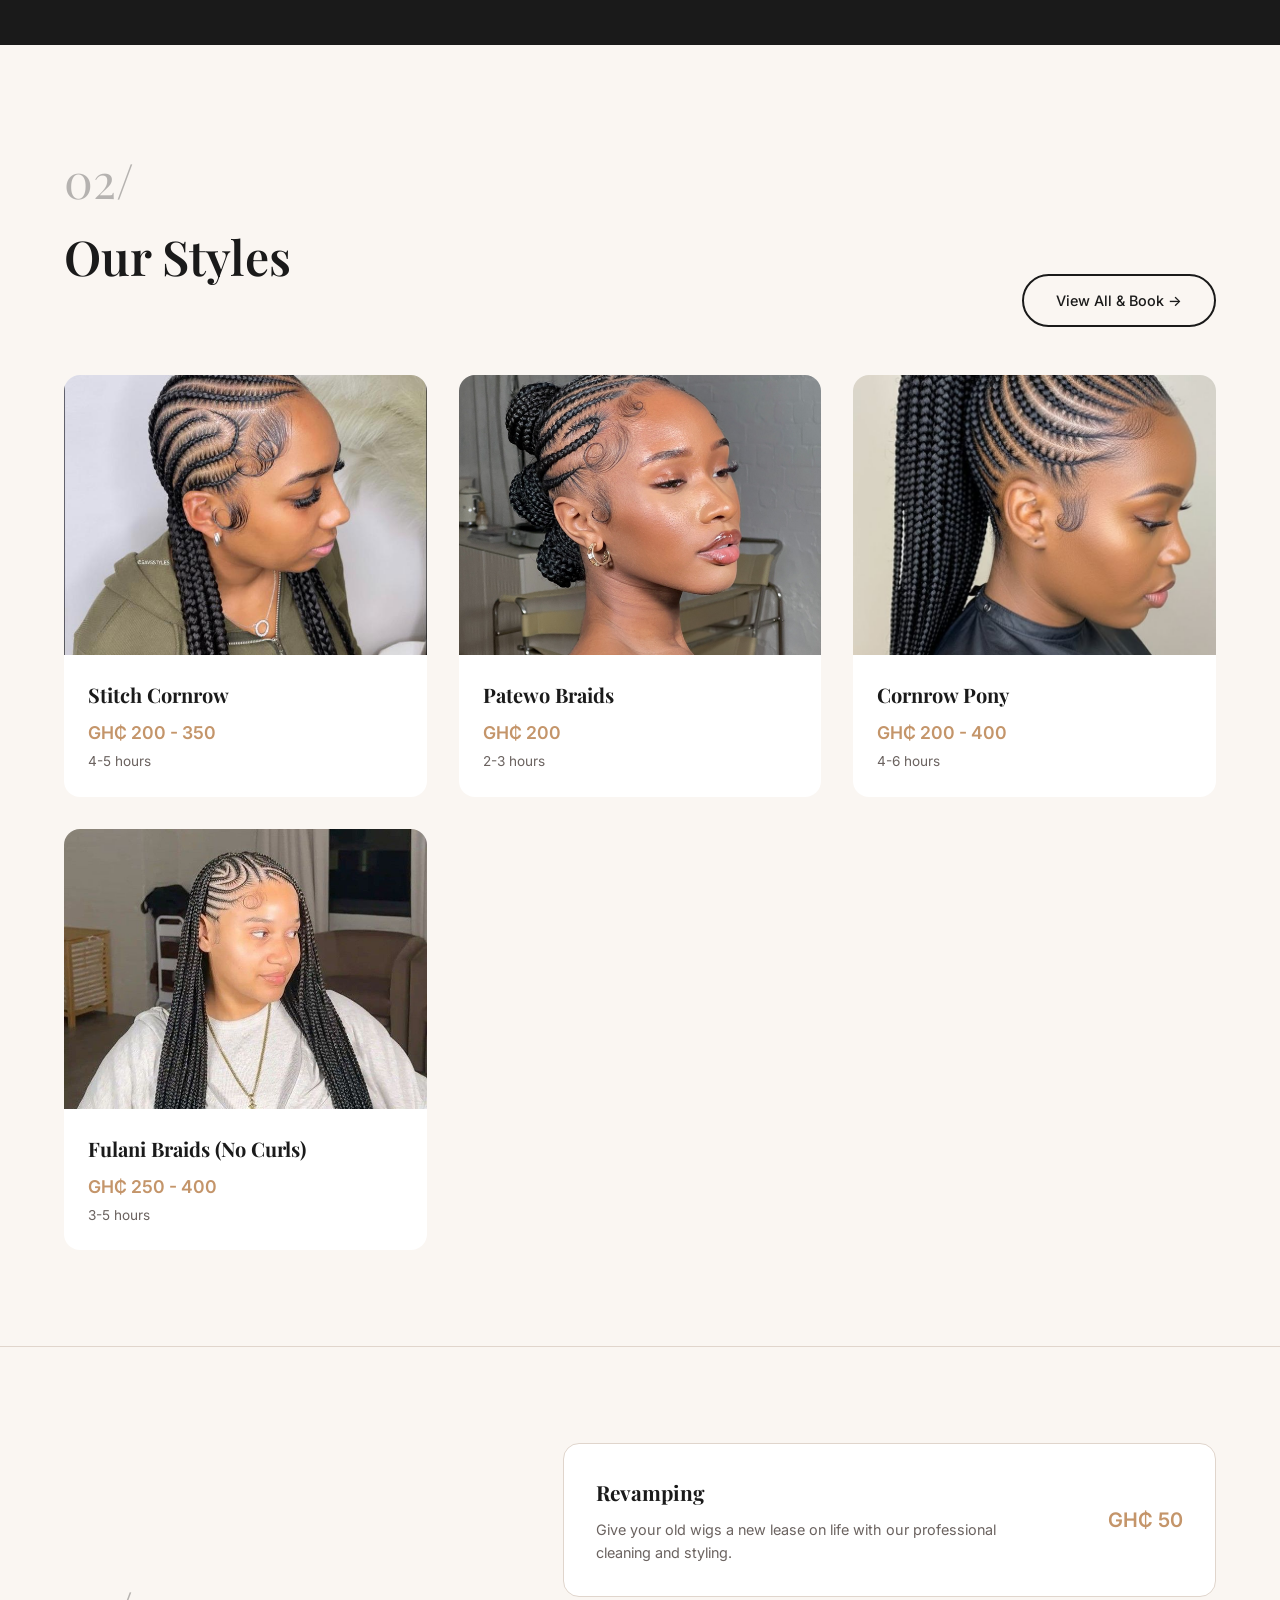
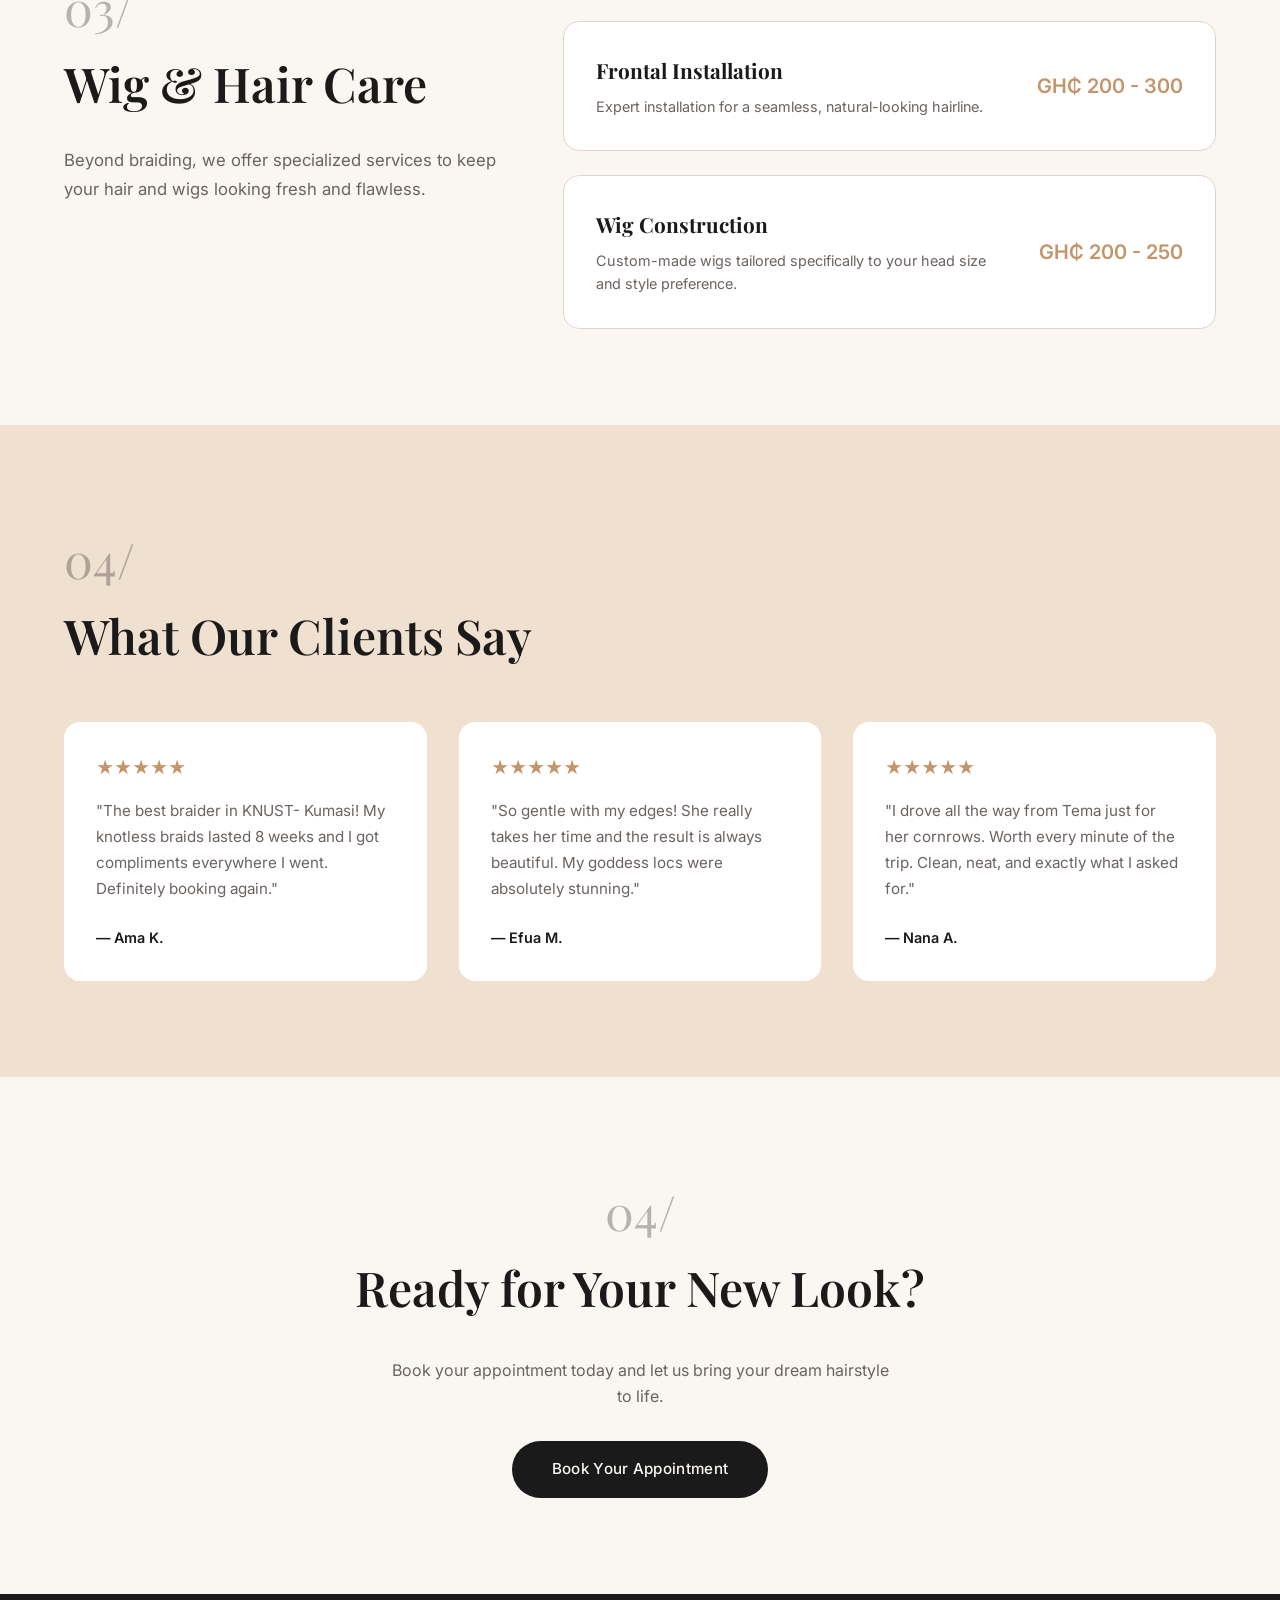
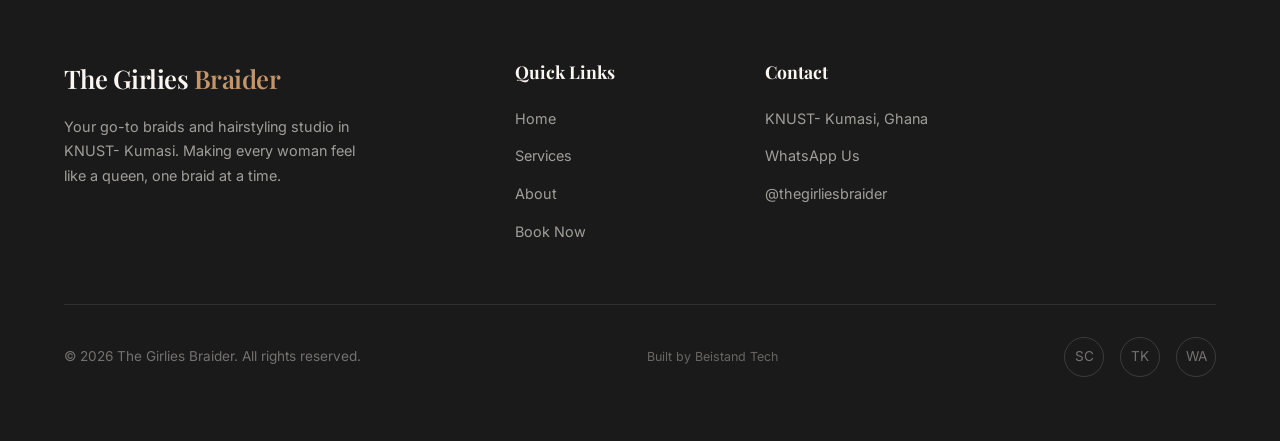
==== commit 8ae6673f: "chore: fix" ====
--- a/index.html
+++ b/index.html
@@ -41,7 +41,7 @@
       </h1>
       <div class="hero-actions fade-in-up fade-in-up-delay-2">
         <a href="booking.html" class="btn-primary">Book Now</a>
-        <a href="#services" class="btn-secondary">
+        <a href="https://www.tiktok.com/@the_girlies_braider" target="_blank" rel="noopener" class="btn-secondary">
           <span class="play-icon">
             <svg width="16" height="16" viewBox="0 0 24 24" fill="currentColor">
               <polygon points="5,3 19,12 5,21" />
@@ -204,21 +204,13 @@
           <li><a href="booking.html">Book Now</a></li>
         </ul>
       </div>
-      <div class="footer-col">
-        <h4>Services</h4>
-        <ul>
-          <li><a href="booking.html">Box Braids</a></li>
-          <li><a href="booking.html">Knotless Braids</a></li>
-          <li><a href="booking.html">Cornrows</a></li>
-          <li><a href="booking.html">Goddess Locs</a></li>
-        </ul>
-      </div>
+      
       <div class="footer-col">
         <h4>Contact</h4>
         <ul>
           <li><a href="#">KNUST- Kumasi, Ghana</a></li>
           <li><a href="https://wa.me/233536875859" target="_blank" rel="noopener">WhatsApp Us</a></li>
-          <li><a href="#">@thegirliesbraider</a></li>
+          <li><a href="https://snapchat.com/t/jtKgJyMh" target="_blank" rel="noopener">@thegirliesbraider</a></li>
         </ul>
       </div>
     </div>
@@ -226,9 +218,9 @@
       <span>&copy; 2026 The Girlies Braider. All rights reserved.</span>
       <a href="https://beistandtech.com" target="_blank" rel="noopener" class="built-by">Built by Beistand Tech</a>
       <div class="social-links">
-        <a href="#" aria-label="Instagram">IG</a>
-        <a href="#" aria-label="TikTok">TK</a>
-        <a href="#" aria-label="WhatsApp">WA</a>
+        <a href="https://snapchat.com/t/jtKgJyMh" aria-label="Snapchat">SC</a>
+        <a href="https://www.tiktok.com/@the_girlies_braider" aria-label="TikTok">TK</a>
+        <a href="https://wa.me/0536875859" aria-label="WhatsApp">WA</a>
       </div>
     </div>
   </footer>
--- a/styles.css
+++ b/styles.css
@@ -774,7 +774,6 @@
 .pricing-info {
   background: var(--color-bg-warm);
   border: 1px solid var(--color-border);
-  border-left: 4px solid var(--color-accent);
   border-radius: 12px;
   padding: 1.25rem 1.5rem;
   margin-bottom: 2rem;
